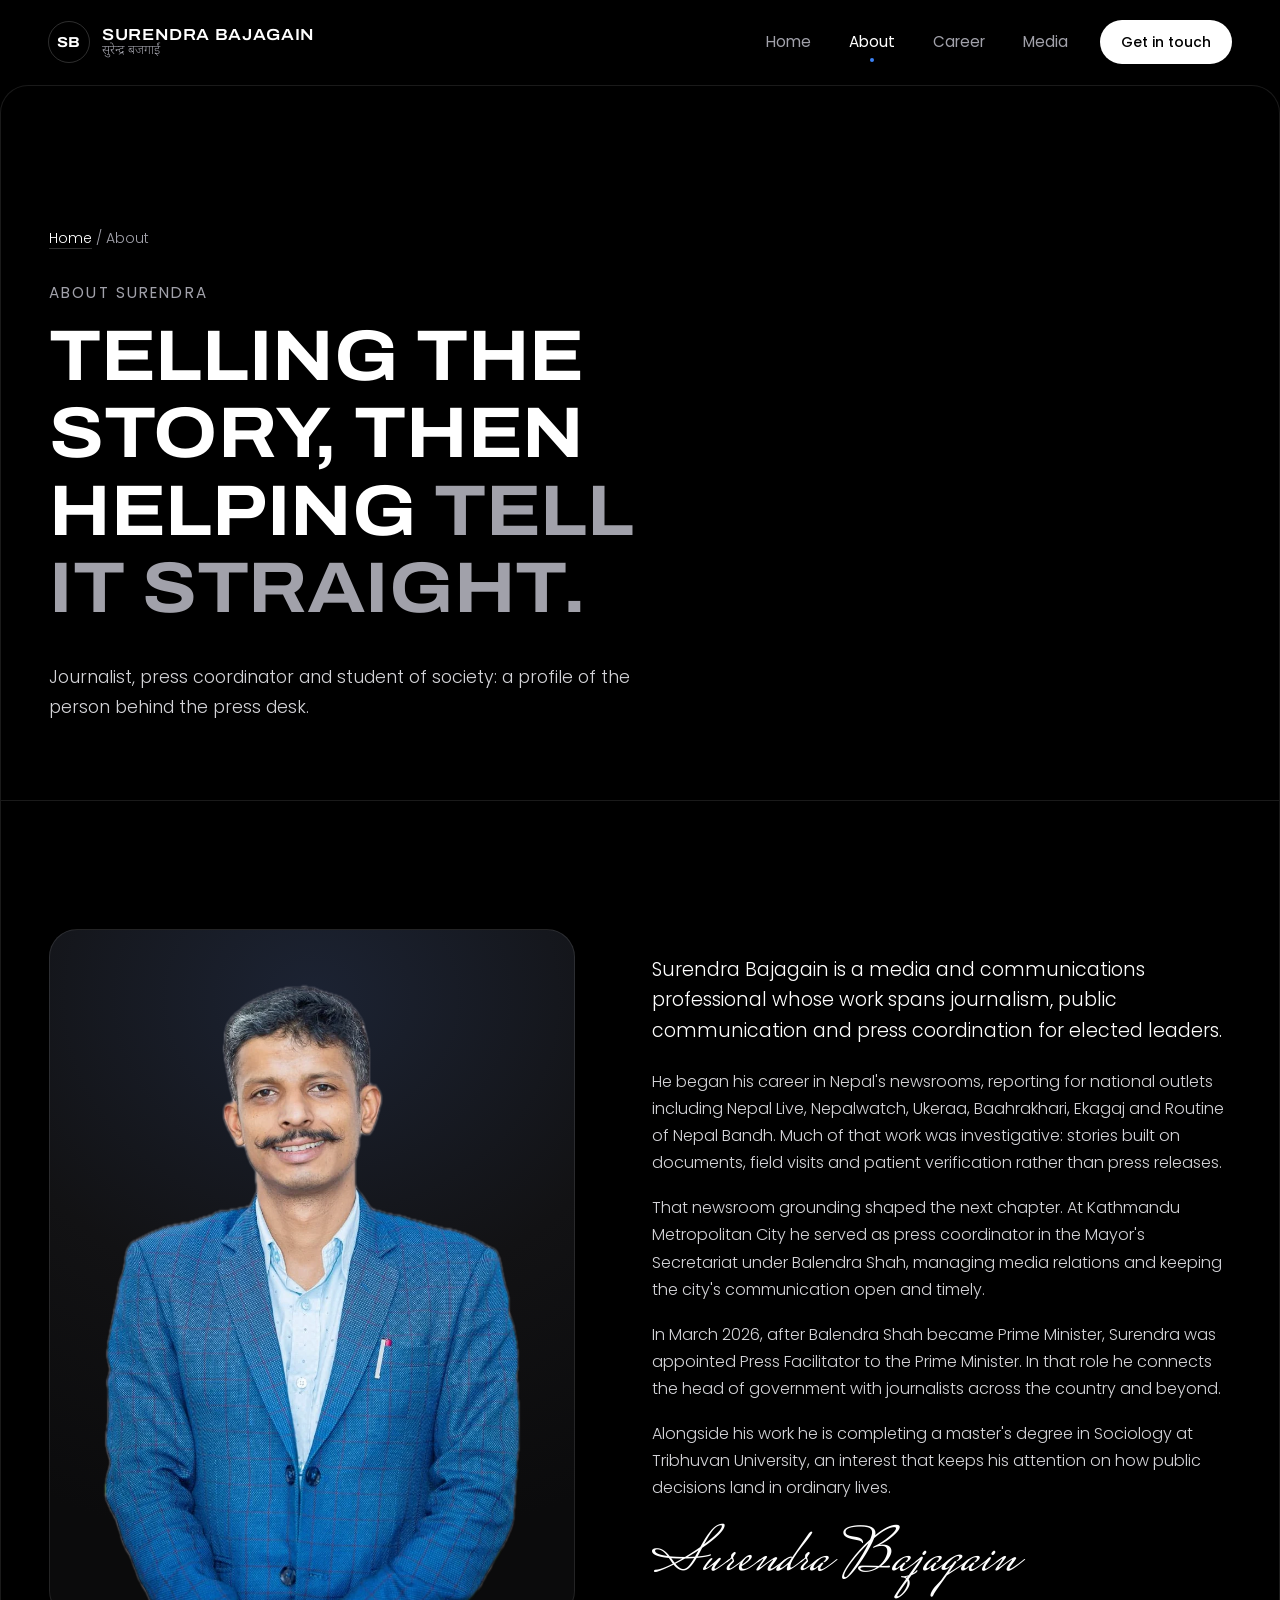
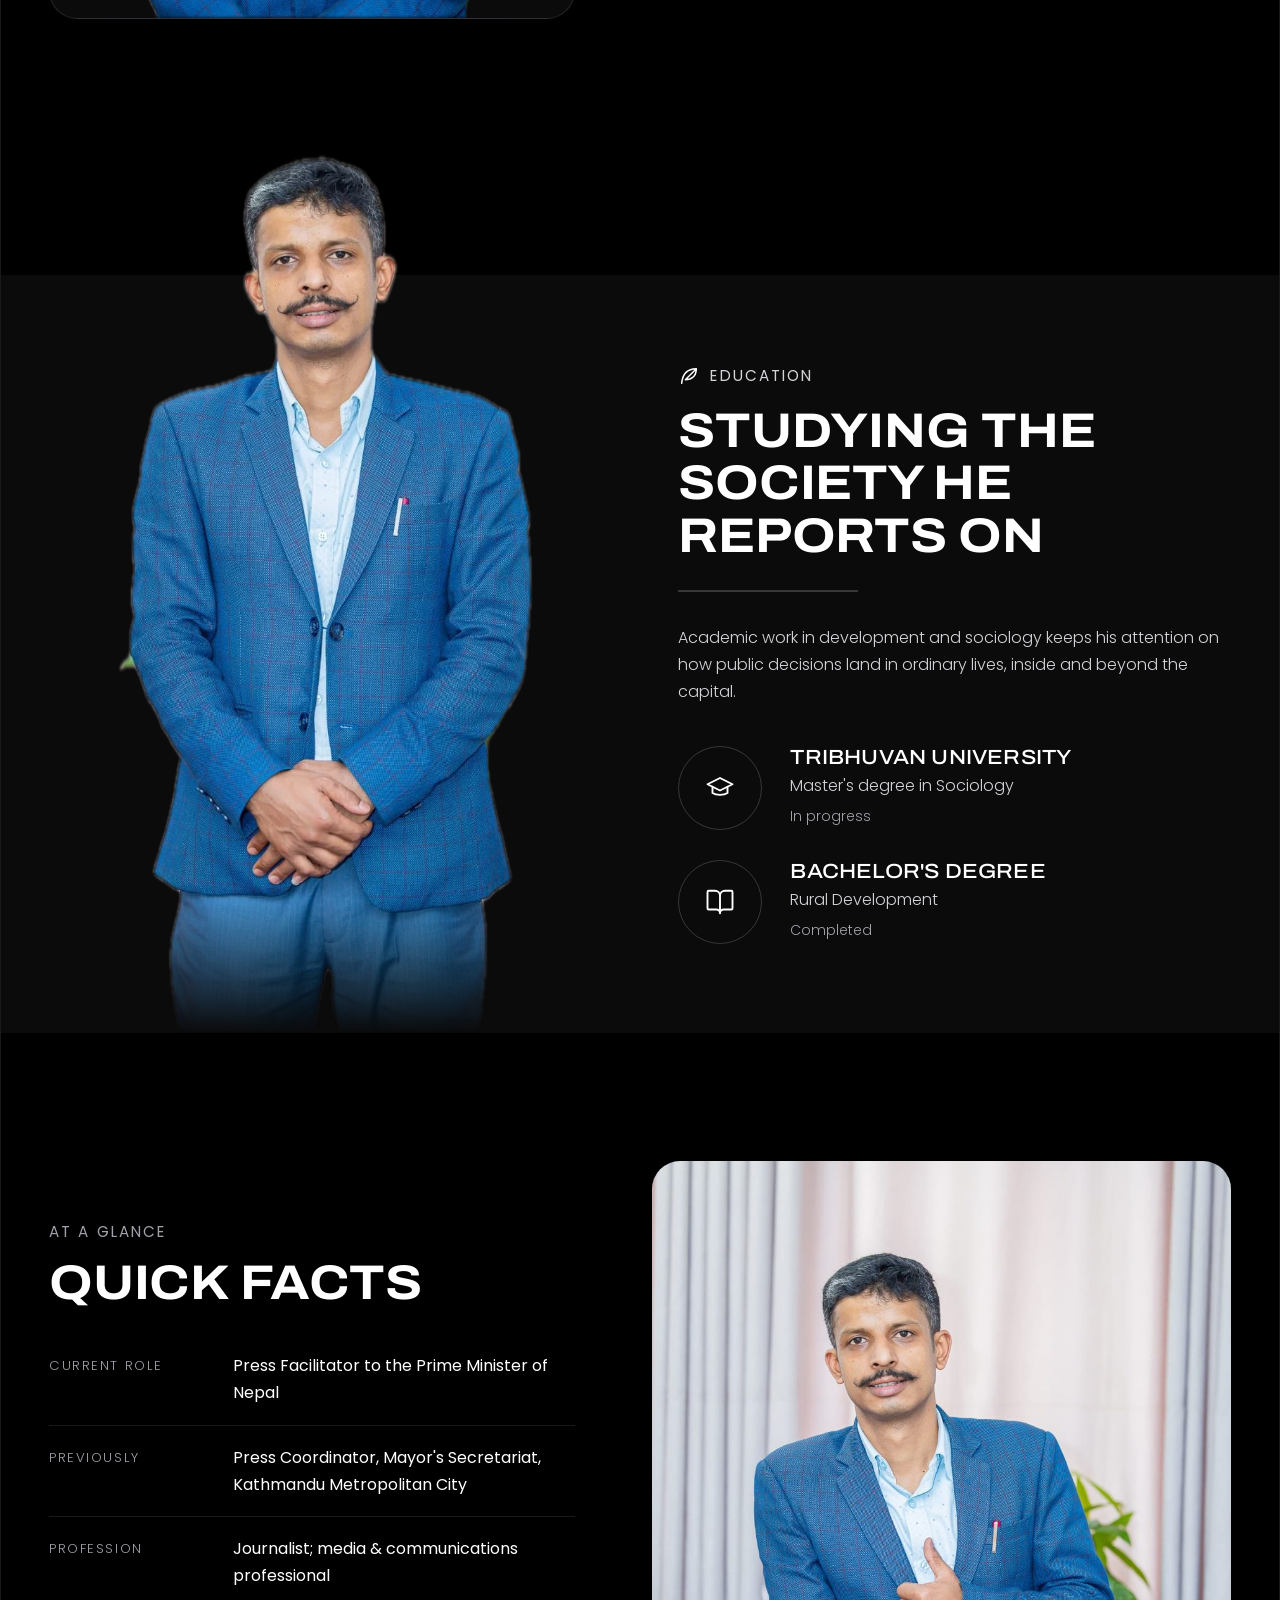
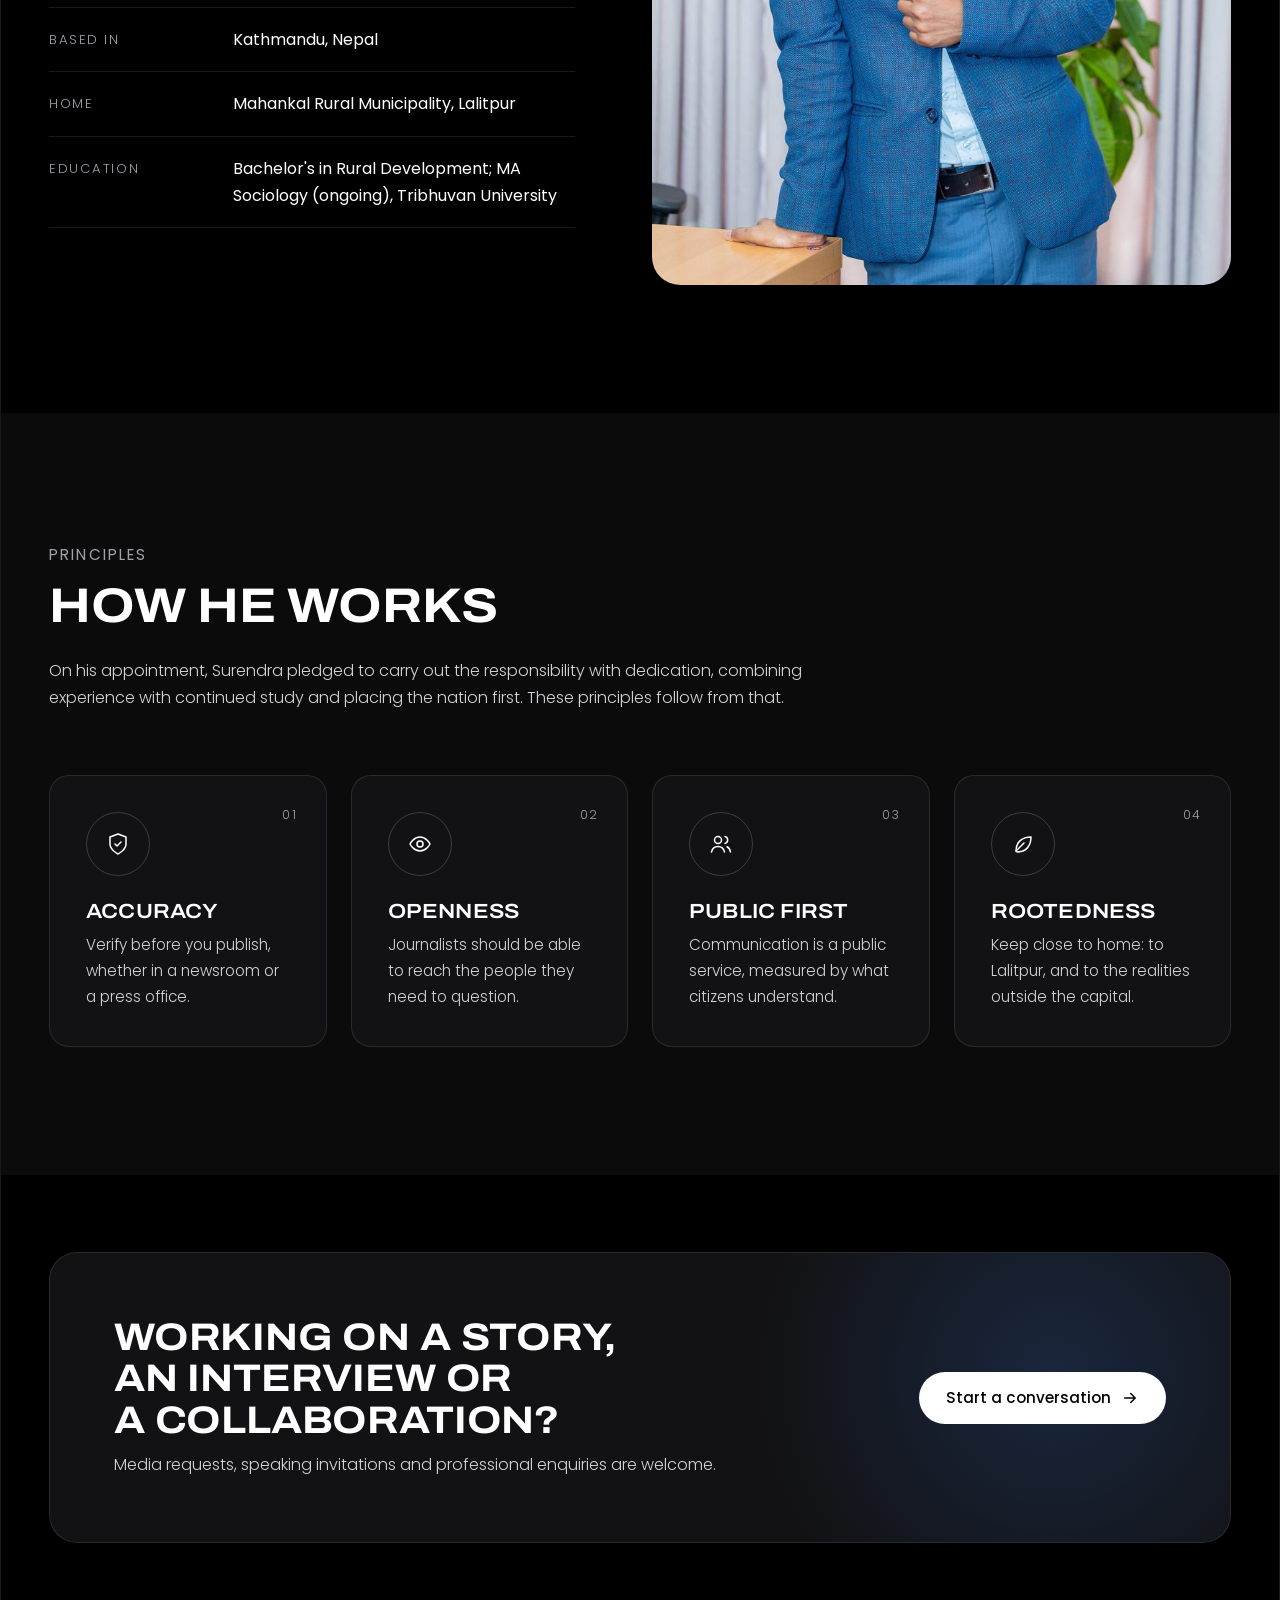
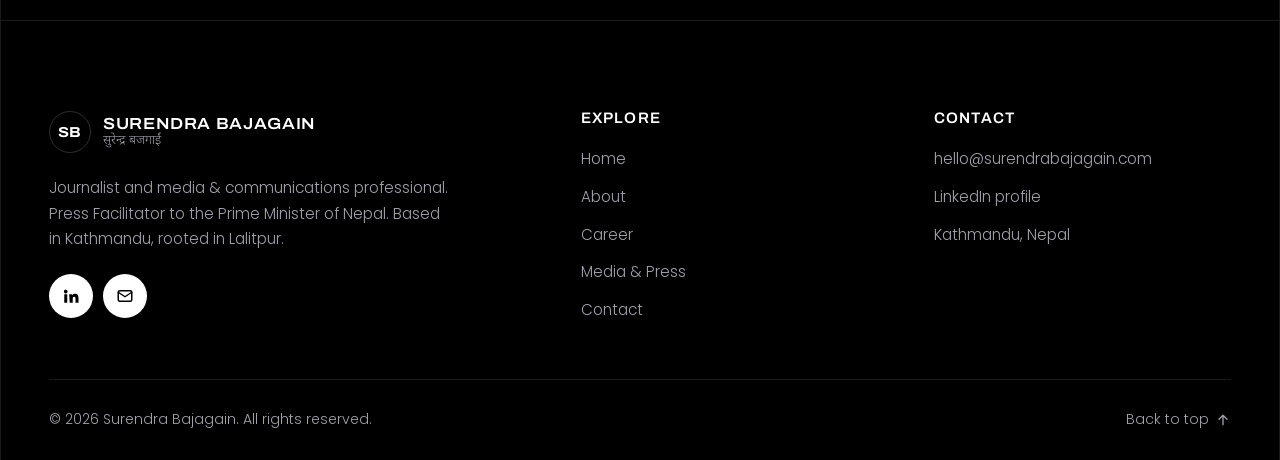
==== about/index.html @ 3c97db1a "design updated" ====
<!doctype html>
<html lang="en" class="no-js">
  <head>
    <meta charset="utf-8" />
    <meta name="viewport" content="width=device-width, initial-scale=1" />
    <title>About — Surendra Bajagain</title>
    <meta
      name="description"
      content="The story of Surendra Bajagain: newsroom reporter, press coordinator at Kathmandu Metropolitan City and Press Facilitator to the Prime Minister."
    />
    <meta name="author" content="Surendra Bajagain" />
    <meta name="theme-color" content="#000000" />
    <link rel="canonical" href="https://surendrabajagain.com/about/" />

    <meta property="og:type" content="website" />
    <meta property="og:title" content="About — Surendra Bajagain" />
    <meta
      property="og:description"
      content="The story of Surendra Bajagain: newsroom reporter, press coordinator at Kathmandu Metropolitan City and Press Facilitator to the Prime Minister."
    />
    <meta property="og:url" content="https://surendrabajagain.com/about/" />
    <meta
      property="og:image"
      content="https://surendrabajagain.com/assets/img/og-image.jpg"
    />
    <meta name="twitter:card" content="summary_large_image" />

    <link rel="icon" href="../assets/img/favicon.svg" type="image/svg+xml" />
    <link rel="apple-touch-icon" href="../assets/img/avatar.jpg" />
    <link rel="preconnect" href="https://fonts.googleapis.com" />
    <link rel="preconnect" href="https://fonts.gstatic.com" crossorigin />
    <link
      href="https://fonts.googleapis.com/css2?family=Archivo:wdth,wght@62..125,100..900&family=Poppins:wght@300;400;500;600&family=Mrs+Saint+Delafield&family=Noto+Sans+Devanagari:wght@400;500&display=swap"
      rel="stylesheet"
    />
    <link rel="stylesheet" href="../assets/css/style.css" />
  </head>
  <body>
    <a class="skip-link" href="#main">Skip to content</a>

    <header class="site-header">
      <div class="container">
        <a class="brand" href="../" aria-label="Surendra Bajagain — home">
          <span class="brand__mark">SB</span>
          <span class="brand__text">
            <span class="brand__name">Surendra Bajagain</span>
            <span class="brand__sub" lang="ne">सुरेन्द्र बजगाईं</span>
          </span>
        </a>
        <button
          class="nav-toggle"
          type="button"
          aria-controls="site-nav"
          aria-expanded="false"
          aria-label="Open menu"
        >
          <span></span>
        </button>
        <nav class="nav" id="site-nav" aria-label="Main">
          <a class="nav__link" href="../">Home</a
          ><a class="nav__link" href="../about/" aria-current="page">About</a
          ><a class="nav__link" href="../career/">Career</a
          ><a class="nav__link" href="../media/">Media</a>
          <a class="btn btn--primary btn--sm" href="../contact/"
            >Get in touch</a
          >
        </nav>
      </div>
    </header>

    <main id="main">
      <section class="page-hero">
        <div class="container">
          <nav class="breadcrumb" aria-label="Breadcrumb">
            <a href="../">Home</a> / About
          </nav>
          <p class="eyebrow reveal">About Surendra</p>
          <h1 class="reveal" data-delay="1">
            Telling the story, then helping
            <em class="accent">tell it straight.</em>
          </h1>
          <p class="reveal" data-delay="2">
            Journalist, press coordinator and student of society: a profile of
            the person behind the press desk.
          </p>
        </div>
      </section>

      <section class="section">
        <div class="container feature">
          <figure class="cutout-panel reveal">
            <img
              src="../assets/img/portrait-smile-cutout.webp"
              alt="Surendra Bajagain smiling, wearing a blue checked blazer"
              width="786"
              height="1169"
              loading="lazy"
            />
          </figure>
          <div>
            <p class="lead reveal">
              Surendra Bajagain is a media and communications professional whose
              work spans journalism, public communication and press coordination
              for elected leaders.
            </p>
            <div class="prose reveal" data-delay="1">
              <p>
                He began his career in Nepal's newsrooms, reporting for national
                outlets including Nepal Live, Nepalwatch, Ukeraa, Baahrakhari,
                Ekagaj and Routine of Nepal Bandh. Much of that work was
                investigative: stories built on documents, field visits and
                patient verification rather than press releases.
              </p>
              <p>
                That newsroom grounding shaped the next chapter. At Kathmandu
                Metropolitan City he served as press coordinator in the Mayor's
                Secretariat under Balendra Shah, managing media relations and
                keeping the city's communication open and timely.
              </p>
              <p>
                In March 2026, after Balendra Shah became Prime Minister,
                Surendra was appointed Press Facilitator to the Prime Minister.
                In that role he connects the head of government with journalists
                across the country and beyond.
              </p>
              <p>
                Alongside his work he is completing a master's degree in
                Sociology at Tribhuvan University, an interest that keeps his
                attention on how public decisions land in ordinary lives.
              </p>
            </div>
            <p class="signature reveal" data-delay="2" aria-hidden="true">
              Surendra Bajagain
            </p>
          </div>
        </div>
      </section>

      <section class="showcase" aria-labelledby="edu-title">
        <div class="container showcase__grid">
          <figure class="showcase__figure reveal">
            <img
              src="../assets/img/standing-cutout.webp"
              alt="Full-length portrait of Surendra Bajagain standing with hands clasped"
              width="613"
              height="1259"
              loading="lazy"
            />
          </figure>
          <div class="showcase__body">
            <p class="eyebrow reveal">
              <svg
                viewBox="0 0 24 24"
                fill="none"
                stroke="currentColor"
                stroke-width="1.6"
                stroke-linecap="round"
                stroke-linejoin="round"
                aria-hidden="true"
              >
                <path
                  d="M20 4C10 4 5 9 4 20M20 4c0 8-5 12-12 12M20 4L8 16"
                /></svg
              >Education
            </p>
            <h2 class="reveal" data-delay="1" id="edu-title">
              Studying the society he reports on
            </h2>
            <span class="rule reveal" aria-hidden="true"></span>
            <p class="reveal" data-delay="2">
              Academic work in development and sociology keeps his attention on
              how public decisions land in ordinary lives, inside and beyond the
              capital.
            </p>
            <ul class="icon-list">
              <li class="reveal">
                <span class="icon-circle" aria-hidden="true"
                  ><svg
                    viewBox="0 0 24 24"
                    fill="none"
                    stroke="currentColor"
                    stroke-width="1.5"
                    stroke-linecap="round"
                    stroke-linejoin="round"
                  >
                    <path d="M2 9l10-5 10 5-10 5-10-5z" />
                    <path d="M6 11v5c3 2 9 2 12 0v-5" /></svg
                ></span>
                <div>
                  <h3>Tribhuvan University</h3>
                  <p>Master's degree in Sociology</p>
                  <p class="meta">In progress</p>
                </div>
              </li>
              <li class="reveal" data-delay="1">
                <span class="icon-circle" aria-hidden="true"
                  ><svg
                    viewBox="0 0 24 24"
                    fill="none"
                    stroke="currentColor"
                    stroke-width="1.5"
                    stroke-linecap="round"
                    stroke-linejoin="round"
                  >
                    <path
                      d="M12 7v14M3 18a1 1 0 01-1-1V4a1 1 0 011-1h5a4 4 0 014 4 4 4 0 014-4h5a1 1 0 011 1v13a1 1 0 01-1 1h-6a3 3 0 00-3 3 3 3 0 00-3-3z"
                    /></svg
                ></span>
                <div>
                  <h3>Bachelor's degree</h3>
                  <p>Rural Development</p>
                  <p class="meta">Completed</p>
                </div>
              </li>
            </ul>
          </div>
        </div>
      </section>

      <section class="section">
        <div class="container feature feature--reverse">
          <figure class="feature__media reveal" style="margin: 0">
            <img
              src="../assets/img/standing-office.jpg"
              alt="Surendra Bajagain leaning on a desk in his office"
              width="933"
              height="1400"
              loading="lazy"
            />
          </figure>
          <div>
            <p class="eyebrow reveal">At a glance</p>
            <h2 class="reveal" data-delay="1">Quick facts</h2>
            <dl class="facts reveal" data-delay="2">
              <div>
                <dt>Current role</dt>
                <dd>Press Facilitator to the Prime Minister of Nepal</dd>
              </div>
              <div>
                <dt>Previously</dt>
                <dd>
                  Press Coordinator, Mayor's Secretariat, Kathmandu Metropolitan
                  City
                </dd>
              </div>
              <div>
                <dt>Profession</dt>
                <dd>Journalist; media &amp; communications professional</dd>
              </div>
              <div>
                <dt>Based in</dt>
                <dd>Kathmandu, Nepal</dd>
              </div>
              <div>
                <dt>Home</dt>
                <dd>Mahankal Rural Municipality, Lalitpur</dd>
              </div>
              <div>
                <dt>Education</dt>
                <dd>
                  Bachelor's in Rural Development; MA Sociology (ongoing),
                  Tribhuvan University
                </dd>
              </div>
            </dl>
          </div>
        </div>
      </section>

      <section class="section section--alt">
        <div class="container">
          <div class="section-head">
            <p class="eyebrow reveal">Principles</p>
            <h2 class="reveal" data-delay="1">How he works</h2>
            <p class="reveal" data-delay="2">
              On his appointment, Surendra pledged to carry out the
              responsibility with dedication, combining experience with
              continued study and placing the nation first. These principles
              follow from that.
            </p>
          </div>
          <div class="grid grid-4">
            <article class="card reveal">
              <span class="card__num">01</span>
              <div class="card__icon">
                <svg
                  viewBox="0 0 24 24"
                  fill="none"
                  stroke="currentColor"
                  stroke-width="2"
                  stroke-linecap="round"
                  stroke-linejoin="round"
                  aria-hidden="true"
                >
                  <path d="M12 22s8-4 8-10V5l-8-3-8 3v7c0 6 8 10 8 10z" />
                  <path d="M9 12l2 2 4-4" />
                </svg>
              </div>
              <h3>Accuracy</h3>
              <p>
                Verify before you publish, whether in a newsroom or a press
                office.
              </p>
            </article>
            <article class="card reveal" data-delay="1">
              <span class="card__num">02</span>
              <div class="card__icon">
                <svg
                  viewBox="0 0 24 24"
                  fill="none"
                  stroke="currentColor"
                  stroke-width="2"
                  stroke-linecap="round"
                  stroke-linejoin="round"
                  aria-hidden="true"
                >
                  <path d="M2 12s3.5-7 10-7 10 7 10 7-3.5 7-10 7S2 12 2 12z" />
                  <circle cx="12" cy="12" r="3" />
                </svg>
              </div>
              <h3>Openness</h3>
              <p>
                Journalists should be able to reach the people they need to
                question.
              </p>
            </article>
            <article class="card reveal" data-delay="2">
              <span class="card__num">03</span>
              <div class="card__icon">
                <svg
                  viewBox="0 0 24 24"
                  fill="none"
                  stroke="currentColor"
                  stroke-width="2"
                  stroke-linecap="round"
                  stroke-linejoin="round"
                  aria-hidden="true"
                >
                  <circle cx="9" cy="8" r="3.5" />
                  <path
                    d="M2.5 20c.8-3.6 3.4-5.5 6.5-5.5s5.7 1.9 6.5 5.5M16 4.6a3.5 3.5 0 010 6.8M18 14.7c1.8.7 3 2.5 3.5 5.3"
                  />
                </svg>
              </div>
              <h3>Public first</h3>
              <p>
                Communication is a public service, measured by what citizens
                understand.
              </p>
            </article>
            <article class="card reveal" data-delay="3">
              <span class="card__num">04</span>
              <div class="card__icon">
                <svg
                  viewBox="0 0 24 24"
                  fill="none"
                  stroke="currentColor"
                  stroke-width="2"
                  stroke-linecap="round"
                  stroke-linejoin="round"
                  aria-hidden="true"
                >
                  <path d="M5 19c0-9 6-14 15-14 0 9-5 15-14 15" />
                  <path d="M5 19l8-8" />
                </svg>
              </div>
              <h3>Rootedness</h3>
              <p>
                Keep close to home: to Lalitpur, and to the realities outside
                the capital.
              </p>
            </article>
          </div>
        </div>
      </section>

      <section class="section--tight">
        <div class="container">
          <div class="cta-band reveal">
            <div>
              <h2>Working on a story, an interview or a collaboration?</h2>
              <p>
                Media requests, speaking invitations and professional enquiries
                are welcome.
              </p>
            </div>
            <a class="btn btn--light" href="../contact/"
              >Start a conversation
              <svg
                viewBox="0 0 24 24"
                fill="none"
                stroke="currentColor"
                stroke-width="2"
                stroke-linecap="round"
                stroke-linejoin="round"
                aria-hidden="true"
              >
                <path d="M5 12h14M13 6l6 6-6 6" /></svg
            ></a>
          </div>
        </div>
      </section>
    </main>

    <footer class="site-footer">
      <div class="container">
        <div class="footer__grid">
          <div>
            <a class="brand" href="../">
              <span class="brand__mark">SB</span>
              <span class="brand__text">
                <span class="brand__name">Surendra Bajagain</span>
                <span class="brand__sub" lang="ne">सुरेन्द्र बजगाईं</span>
              </span>
            </a>
            <p class="footer__about">
              Journalist and media &amp; communications professional. Press
              Facilitator to the Prime Minister of Nepal. Based in Kathmandu,
              rooted in Lalitpur.
            </p>
            <div class="socials">
              <a
                href="https://www.linkedin.com/in/surendrabajagain/"
                target="_blank"
                rel="noopener"
                aria-label="LinkedIn"
                ><svg
                  viewBox="0 0 24 24"
                  fill="currentColor"
                  aria-hidden="true"
                >
                  <path
                    d="M4.98 3.5a2.5 2.5 0 11-.01 5 2.5 2.5 0 01.01-5zM3 9.5h4V21H3zM9.5 9.5h3.8v1.6h.1c.5-1 1.8-2 3.8-2 4 0 4.8 2.6 4.8 6V21h-4v-5.2c0-1.2 0-2.8-1.7-2.8s-2 1.3-2 2.7V21h-4z"
                  /></svg
              ></a>
              <a href="mailto:hello@surendrabajagain.com" aria-label="Email"
                ><svg
                  viewBox="0 0 24 24"
                  fill="none"
                  stroke="currentColor"
                  stroke-width="2"
                  stroke-linecap="round"
                  stroke-linejoin="round"
                  aria-hidden="true"
                >
                  <rect x="3" y="5" width="18" height="14" rx="2" />
                  <path d="M3 7l9 6 9-6" /></svg
              ></a>
            </div>
          </div>
          <div>
            <p class="footer__title">Explore</p>
            <ul class="footer__links">
              <li><a href="../">Home</a></li>
              <li><a href="../about/">About</a></li>
              <li><a href="../career/">Career</a></li>
              <li><a href="../media/">Media &amp; Press</a></li>
              <li><a href="../contact/">Contact</a></li>
            </ul>
          </div>
          <div>
            <p class="footer__title">Contact</p>
            <ul class="footer__links">
              <li>
                <a href="mailto:hello@surendrabajagain.com"
                  >hello@surendrabajagain.com</a
                >
              </li>
              <li>
                <a
                  href="https://www.linkedin.com/in/surendrabajagain/"
                  target="_blank"
                  rel="noopener"
                  >LinkedIn profile</a
                >
              </li>
              <li>Kathmandu, Nepal</li>
            </ul>
          </div>
        </div>
        <div class="footer__bottom">
          <span
            >&copy; <span data-year>2026</span> Surendra Bajagain. All rights
            reserved.</span
          >
          <a class="to-top" href="#main"
            >Back to top
            <svg
              viewBox="0 0 24 24"
              width="16"
              height="16"
              fill="none"
              stroke="currentColor"
              stroke-width="2"
              stroke-linecap="round"
              stroke-linejoin="round"
              aria-hidden="true"
            >
              <path d="M12 19V5M6 11l6-6 6 6" /></svg
          ></a>
        </div>
      </div>
    </footer>

    <script src="../assets/js/main.js" defer></script>
  </body>
</html>
---- assets/css/style.css ----
/* ==========================================================================
   Surendra Bajagain — site styles
   Dark editorial theme: black canvas, framed page, wide uppercase headings,
   cut-out portraits, circle-icon lists and a bento gallery.

   1. Tokens          2. Base & type     3. Layout & frame   4. Header & nav
   5. Buttons         6. Hero            7. Home components  8. Cards & sections
   9. Timeline       10. Gallery & lightbox  11. Press & downloads
  12. Forms          13. Footer         14. Motion          15. Responsive
   ========================================================================== */

/* 1. Tokens ---------------------------------------------------------------- */
:root {
  --bg: #000;
  --band: #0b0b0c; /* alternate full-width band */
  --card: #121214; /* raised panels */
  --card-2: #18181b;
  --line: rgba(255, 255, 255, 0.1);
  --line-2: rgba(255, 255, 255, 0.18);
  --text: #fff;
  --text-2: #d4d4d8; /* body copy  (15.4:1 on #000) */
  --muted: #a1a1aa; /* secondary  ( 8.3:1 on #000) */
  --dim: #71717a; /* tertiary, large text only */
  --accent: #3b82f6; /* blazer blue, used sparingly */
  --accent-soft: rgba(59, 130, 246, 0.16);
  --danger: #f87171;

  --font-display: "Archivo", "Arial Narrow", system-ui, sans-serif;
  --font-body: "Poppins", system-ui, -apple-system, "Segoe UI", sans-serif;
  --font-sign: "Mrs Saint Delafield", "Brush Script MT", cursive;
  --font-deva: "Noto Sans Devanagari", "Poppins", sans-serif;

  --radius: 28px;
  --radius-md: 20px;
  --radius-sm: 12px;
  --frame: 1680px;
  --container: 1200px;
  --gutter: clamp(16px, 4vw, 48px);
  --ease: cubic-bezier(0.2, 0.7, 0.2, 1);
}

/* 2. Base & type ----------------------------------------------------------- */
*,
*::before,
*::after {
  box-sizing: border-box;
}
html {
  -webkit-text-size-adjust: 100%;
  scroll-behavior: smooth;
}
body {
  margin: 0;
  background: var(--bg);
  color: var(--text-2);
  font: 300 1rem/1.7 var(--font-body);
  -webkit-font-smoothing: antialiased;
  -moz-osx-font-smoothing: grayscale;
  overflow-x: hidden;
}
img {
  max-width: 100%;
  height: auto;
  display: block;
}
a {
  color: inherit;
  text-decoration: none;
}
button {
  font: inherit;
  cursor: pointer;
}
:focus-visible {
  outline: 2px solid var(--accent);
  outline-offset: 3px;
  border-radius: 4px;
}
::selection {
  background: var(--accent);
  color: #fff;
}

h1,
h2,
h3,
h4 {
  font-family: var(--font-display);
  font-stretch: 112%;
  font-weight: 700;
  color: var(--text);
  text-transform: uppercase;
  letter-spacing: -0.005em;
  line-height: 1.08;
  margin: 0 0 0.5em;
  text-wrap: balance;
}
h1 {
  font-size: clamp(2.4rem, 5.6vw, 4.6rem);
}
h2 {
  font-size: clamp(1.9rem, 3.8vw, 3.25rem);
}
h3 {
  font-size: clamp(1.1rem, 1.6vw, 1.4rem);
  font-weight: 600;
  letter-spacing: 0.01em;
}
p {
  margin: 0 0 1.1em;
}
p:last-child {
  margin-bottom: 0;
}
strong {
  font-weight: 500;
  color: var(--text);
}
.accent {
  font-style: normal;
  color: var(--muted);
}
.deva,
[lang="ne"] {
  font-family: var(--font-deva);
  text-transform: none;
  letter-spacing: 0;
}
.lead {
  font-size: clamp(1.1rem, 1.5vw, 1.3rem);
  line-height: 1.6;
  color: var(--text);
  font-weight: 300;
}
.prose p {
  color: var(--text-2);
}

.eyebrow {
  display: inline-flex;
  align-items: center;
  gap: 10px;
  margin: 0 0 18px;
  font: 400 0.95rem/1 var(--font-body);
  letter-spacing: 0.14em;
  text-transform: uppercase;
  color: var(--muted);
}
.eyebrow svg {
  width: 22px;
  height: 22px;
  color: var(--text);
}
.rule {
  display: block;
  width: 180px;
  height: 2px;
  background: var(--line-2);
  border: 0;
  margin: 28px 0 32px;
}
.rule--center {
  margin-inline: auto;
  background: #fff;
  width: 180px;
}

.skip-link {
  position: absolute;
  left: 16px;
  top: -60px;
  z-index: 100;
  background: #fff;
  color: #000;
  padding: 10px 16px;
  border-radius: 8px;
  font-weight: 500;
}
.skip-link:focus {
  top: 16px;
}
.dot {
  width: 8px;
  height: 8px;
  border-radius: 50%;
  background: var(--accent);
  box-shadow: 0 0 0 4px var(--accent-soft);
  display: inline-block;
  flex: none;
}

/* 3. Layout & frame -------------------------------------------------------- */
.container {
  width: 100%;
  max-width: calc(var(--container) + var(--gutter) * 2);
  margin-inline: auto;
  padding-inline: var(--gutter);
}

/* The page sits inside a thin rounded frame, as in the reference design */
main {
  max-width: var(--frame);
  margin: 0 auto;
  position: relative;
  border: 1px solid var(--line);
  border-bottom: 0;
  border-radius: var(--radius) var(--radius) 0 0;
  overflow: clip;
}
.section {
  padding-block: clamp(72px, 10vw, 140px);
}
.section--tight {
  padding-block: clamp(48px, 6vw, 80px);
}
.section--alt,
.section--dark {
  background: var(--band);
}
.section-head {
  max-width: 760px;
  margin-bottom: clamp(40px, 5vw, 64px);
}
.section-head p:not(.eyebrow) {
  color: var(--text-2);
}
.section-head--center {
  text-align: center;
  margin-inline: auto;
}
.section-head--split {
  max-width: none;
  display: flex;
  justify-content: space-between;
  align-items: end;
  gap: 32px;
  flex-wrap: wrap;
}
.grid {
  display: grid;
  gap: 24px;
}
.grid-2 {
  grid-template-columns: repeat(2, 1fr);
}
.grid-3 {
  grid-template-columns: repeat(3, 1fr);
}
.grid-4 {
  grid-template-columns: repeat(4, 1fr);
}

.page-hero {
  padding: clamp(80px, 11vw, 150px) 0 clamp(48px, 6vw, 80px);
  border-bottom: 1px solid var(--line);
}
.page-hero h1 {
  max-width: 15ch;
}
.page-hero p:not(.eyebrow) {
  max-width: 620px;
  font-size: 1.1rem;
  color: var(--text-2);
}
.breadcrumb {
  font-size: 0.875rem;
  color: var(--muted);
  margin-bottom: 28px;
}
.breadcrumb a {
  color: var(--text);
  border-bottom: 1px solid var(--line-2);
}
.breadcrumb a:hover {
  border-color: #fff;
}

/* 4. Header & nav ---------------------------------------------------------- */
.site-header {
  position: sticky;
  top: 0;
  z-index: 50;
  background: rgba(0, 0, 0, 0.72);
  backdrop-filter: blur(14px);
  -webkit-backdrop-filter: blur(14px);
  transition: border-color 0.3s;
  border-bottom: 1px solid transparent;
}
.site-header.is-scrolled {
  border-bottom-color: var(--line);
}
.site-header .container {
  max-width: calc(var(--frame) + var(--gutter) * 2);
  display: flex;
  align-items: center;
  justify-content: space-between;
  gap: 24px;
  min-height: 84px;
}
.brand {
  display: inline-flex;
  align-items: center;
  gap: 12px;
}
.brand__mark {
  width: 42px;
  height: 42px;
  border-radius: 50%;
  border: 1px solid var(--line-2);
  display: grid;
  place-items: center;
  font: 700 0.9rem/1 var(--font-display);
  font-stretch: 112%;
  color: #fff;
  letter-spacing: 0.04em;
}
.brand__text {
  display: flex;
  flex-direction: column;
  line-height: 1.2;
}
.brand__name {
  font: 600 1rem/1.2 var(--font-display);
  font-stretch: 112%;
  color: #fff;
  text-transform: uppercase;
  letter-spacing: 0.04em;
}
.brand__sub {
  font-size: 0.8rem;
  color: var(--muted);
}

.nav {
  display: flex;
  align-items: center;
  gap: 6px;
}
.nav__link {
  position: relative;
  padding: 10px 16px;
  font-size: 0.95rem;
  font-weight: 400;
  color: var(--muted);
  border-radius: 999px;
  transition:
    color 0.2s,
    background-color 0.2s;
}
.nav__link:hover {
  color: #fff;
  background: rgba(255, 255, 255, 0.06);
}
.nav__link[aria-current="page"] {
  color: #fff;
}
.nav__link[aria-current="page"]::after {
  content: "";
  position: absolute;
  left: 50%;
  bottom: 3px;
  width: 4px;
  height: 4px;
  border-radius: 50%;
  background: var(--accent);
  transform: translateX(-50%);
}
.nav .btn {
  margin-left: 10px;
}

.nav-toggle {
  display: none;
  width: 44px;
  height: 44px;
  border-radius: 50%;
  border: 1px solid var(--line-2);
  background: transparent;
  position: relative;
}
.nav-toggle span,
.nav-toggle span::before,
.nav-toggle span::after {
  position: absolute;
  left: 50%;
  width: 18px;
  height: 1.5px;
  background: #fff;
  transition:
    transform 0.3s var(--ease),
    opacity 0.2s;
  content: "";
}
.nav-toggle span {
  top: 50%;
  transform: translate(-50%, -50%);
}
.nav-toggle span::before {
  transform: translate(-50%, -6px);
}
.nav-toggle span::after {
  transform: translate(-50%, 6px);
}
.nav-open .nav-toggle span {
  background: transparent;
}
.nav-open .nav-toggle span::before {
  transform: translate(-50%, 0) rotate(45deg);
}
.nav-open .nav-toggle span::after {
  transform: translate(-50%, 0) rotate(-45deg);
}

/* 5. Buttons & links ------------------------------------------------------- */
.btn {
  display: inline-flex;
  align-items: center;
  justify-content: center;
  gap: 10px;
  min-height: 52px;
  padding: 14px 26px;
  border-radius: 999px;
  border: 1px solid transparent;
  font: 500 0.95rem/1 var(--font-body);
  white-space: nowrap;
  transition:
    background-color 0.25s,
    color 0.25s,
    border-color 0.25s,
    transform 0.25s var(--ease);
}
.btn svg {
  width: 18px;
  height: 18px;
  transition: transform 0.25s var(--ease);
}
.btn:hover svg {
  transform: translateX(3px);
}
.btn--primary,
.btn--light {
  background: #fff;
  color: #000;
}
.btn--primary:hover,
.btn--light:hover {
  background: #e4e4e7;
}
.btn--ghost {
  border-color: var(--line-2);
  color: #fff;
  background: transparent;
}
.btn--ghost:hover {
  border-color: #fff;
  background: rgba(255, 255, 255, 0.06);
}
.btn--sm {
  min-height: 44px;
  padding: 10px 20px;
  font-size: 0.875rem;
}
.link-arrow {
  display: inline-flex;
  align-items: center;
  gap: 8px;
  color: #fff;
  font-weight: 400;
  border-bottom: 1px solid var(--line-2);
  padding-bottom: 4px;
  transition: border-color 0.2s;
}
.link-arrow svg {
  width: 18px;
  height: 18px;
  transition: transform 0.25s var(--ease);
}
.link-arrow:hover {
  border-color: #fff;
}
.link-arrow:hover svg {
  transform: translateX(3px);
}

/* 6. Hero (home) ----------------------------------------------------------- */
.hero {
  position: relative;
  padding-top: clamp(40px, 6vw, 72px);
}
.hero__grid {
  display: grid;
  grid-template-columns: minmax(0, 1fr) minmax(0, 1.15fr);
  align-items: end;
  gap: 24px;
  min-height: min(900px, calc(100vh - 100px));
}
.hero__content {
  padding-bottom: clamp(56px, 8vw, 120px);
  position: relative;
  z-index: 2;
}
.hero__hello {
  display: flex;
  align-items: center;
  gap: 14px;
  font-size: clamp(1.15rem, 1.8vw, 1.6rem);
  font-weight: 400;
  color: #fff;
  margin-bottom: 14px;
}
.hero__hello::before {
  content: "";
  width: 36px;
  height: 1.5px;
  background: var(--accent);
}
.hero__title {
  font-size: clamp(3.1rem, 7.4vw, 7rem);
  line-height: 0.92;
  letter-spacing: -0.02em;
  font-stretch: 108%;
  margin-bottom: 30px;
}
.hero__title span {
  display: block;
}
.hero__title .outline {
  color: transparent;
  -webkit-text-stroke: 1.5px rgba(255, 255, 255, 0.85);
}
@supports not (-webkit-text-stroke: 1px #fff) {
  .hero__title .outline {
    color: var(--muted);
  }
}
.hero__lede {
  max-width: 540px;
  color: var(--text-2);
  font-size: 1.02rem;
}
.hero__deva {
  font-size: 1.05rem;
  color: var(--muted);
  margin: -12px 0 22px;
}
.signature {
  font-family: var(--font-sign);
  font-size: clamp(3rem, 5vw, 4.6rem);
  line-height: 1;
  color: #fff;
  margin: 28px 0 0;
  font-weight: 400;
  transform: rotate(-4deg);
  transform-origin: left;
  display: inline-block;
}
.hero__actions {
  display: flex;
  gap: 12px;
  flex-wrap: wrap;
  margin-top: 36px;
}

.hero__figure {
  position: relative;
  margin: 0;
  align-self: end;
  height: 100%;
  display: flex;
  align-items: end;
  justify-content: center;
}
.hero__figure::before {
  /* soft blue glow behind the cut-out */
  content: "";
  position: absolute;
  left: 50%;
  bottom: 22%;
  width: 95%;
  aspect-ratio: 1;
  transform: translateX(-50%);
  background: radial-gradient(
    closest-side,
    rgba(59, 130, 246, 0.2),
    rgba(59, 130, 246, 0) 72%
  );
  pointer-events: none;
}
.hero__figure img {
  position: relative;
  width: 100%;
  max-width: 780px;
  height: auto;
  flex: none;
  object-fit: contain;
  margin-top: -24px;
  -webkit-mask-image: linear-gradient(to bottom, #000 72%, transparent 99%);
  mask-image: linear-gradient(to bottom, #000 72%, transparent 99%);
}
.hero__social {
  position: absolute;
  right: 0;
  top: 50%;
  transform: translateY(-50%);
  display: flex;
  flex-direction: column;
  gap: 14px;
  z-index: 3;
}
.hero__social a {
  width: 44px;
  height: 44px;
  border-radius: 50%;
  display: grid;
  place-items: center;
  background: #fff;
  color: #000;
  transition:
    transform 0.25s var(--ease),
    background-color 0.25s;
}
.hero__social a:hover {
  transform: scale(1.08);
  background: #e4e4e7;
}
.hero__social svg {
  width: 18px;
  height: 18px;
}

/* Wordmark strip (outlets), like the logo row in the reference */
.wordmarks {
  border-top: 1px solid var(--line);
  padding-block: 34px;
  position: relative;
  z-index: 2;
  background: var(--bg);
}
.wordmarks__label {
  text-align: center;
  font-size: 0.78rem;
  letter-spacing: 0.18em;
  text-transform: uppercase;
  color: var(--dim);
  margin-bottom: 20px;
}
.wordmarks ul {
  list-style: none;
  margin: 0;
  padding: 0;
  display: flex;
  flex-wrap: wrap;
  justify-content: space-between;
  gap: 18px 40px;
}
.wordmarks li {
  display: inline-flex;
  align-items: center;
  gap: 10px;
  font: 600 1.15rem/1 var(--font-display);
  font-stretch: 100%;
  color: #8b8b93;
  letter-spacing: 0.01em;
  transition: color 0.25s;
}
.wordmarks li:hover {
  color: #fff;
}
.wordmarks li svg {
  width: 24px;
  height: 24px;
  opacity: 0.9;
}

/* 7. Home components ------------------------------------------------------- */
/* Intro: statement left, role panel right */
.intro {
  display: grid;
  grid-template-columns: 1fr 1fr;
  gap: clamp(32px, 6vw, 96px);
  align-items: start;
}
.intro h2 {
  margin-bottom: 0;
}
.panel {
  background: var(--card);
  border: 1px solid var(--line);
  border-radius: var(--radius);
  padding: clamp(28px, 4vw, 48px);
}
.panel h3 {
  margin-bottom: 8px;
}
.panel__meta {
  color: var(--muted);
  font-size: 0.92rem;
  margin-bottom: 22px;
  padding-bottom: 22px;
  border-bottom: 1px solid var(--line);
}
.tag-pill {
  display: inline-flex;
  align-items: center;
  gap: 10px;
  font-size: 0.8rem;
  letter-spacing: 0.08em;
  text-transform: uppercase;
  color: #fff;
  border: 1px solid var(--line-2);
  border-radius: 999px;
  padding: 8px 14px;
  margin-bottom: 22px;
}

/* Showcase band: cut-out portrait that rises above the band + icon list */
.showcase {
  background: var(--band);
  margin-top: clamp(80px, 10vw, 140px);
}
.showcase__grid {
  display: grid;
  grid-template-columns: 1fr 1fr;
  gap: clamp(32px, 6vw, 96px);
  align-items: end;
}
.showcase__grid {
  align-items: stretch;
}
.showcase__figure {
  margin: clamp(-150px, -10vw, -80px) 0 0;
  position: relative;
  min-height: 520px;
}
.showcase__figure img {
  position: absolute;
  inset: 0;
  width: 100%;
  height: 100%;
  object-fit: contain;
  object-position: 50% 100%;
  -webkit-mask-image: linear-gradient(to bottom, #000 85%, transparent);
  mask-image: linear-gradient(to bottom, #000 85%, transparent);
}
.showcase__body {
  padding-block: clamp(56px, 7vw, 100px);
}
.showcase__body > p {
  color: var(--text-2);
  max-width: 600px;
}

.icon-list {
  list-style: none;
  margin: 40px 0 0;
  padding: 0;
  display: grid;
  gap: 30px;
}
.icon-list li {
  display: grid;
  grid-template-columns: 84px 1fr;
  gap: 28px;
  align-items: center;
}
.icon-circle {
  width: 84px;
  height: 84px;
  border-radius: 50%;
  border: 1px solid var(--line-2);
  display: grid;
  place-items: center;
  color: #fff;
  flex: none;
  transition:
    border-color 0.3s,
    background-color 0.3s;
}
.icon-circle svg {
  width: 30px;
  height: 30px;
}
.icon-list li:hover .icon-circle {
  border-color: #fff;
  background: rgba(255, 255, 255, 0.04);
}
.icon-list h3 {
  margin: 0 0 4px;
  font-size: clamp(1.1rem, 1.6vw, 1.5rem);
  font-weight: 500;
}
.icon-list p {
  margin: 0;
  color: var(--text-2);
}
.icon-list .meta {
  font-size: 0.88rem;
  color: var(--muted);
  margin-top: 6px;
}

/* Zig-zag (mission / vision) */
.zigzag {
  display: grid;
  grid-template-columns: 1fr 1fr;
}
.zigzag__text {
  padding: clamp(32px, 5vw, 80px);
  align-self: center;
}
.zigzag__text h3 {
  font-size: clamp(2rem, 3.6vw, 3rem);
  font-weight: 700;
  margin-bottom: 18px;
}
.zigzag__text p {
  color: var(--text-2);
}
.zigzag__media {
  margin: 0;
  border-radius: var(--radius);
  overflow: hidden;
  aspect-ratio: 3 / 2;
  background: var(--card);
}
.zigzag__media img {
  width: 100%;
  height: 100%;
  object-fit: cover;
  transition: transform 0.9s var(--ease);
}
.zigzag__media:hover img {
  transform: scale(1.03);
}
.zigzag__text:first-child {
  padding-left: 0;
}
.zigzag__text:last-child {
  padding-right: 0;
}

/* Split head (heading left, paragraph right) + list & media */
.split-head {
  display: grid;
  grid-template-columns: 1fr 1fr;
  gap: clamp(24px, 6vw, 96px);
  align-items: start;
  margin-bottom: clamp(48px, 6vw, 80px);
}
.split-head h2 {
  margin: 0;
}
.split-head .rule {
  margin-bottom: 0;
}
.split-head p {
  color: var(--text-2);
  margin: 0;
  padding-top: 10px;
}
.programs {
  display: grid;
  grid-template-columns: 0.85fr 1.15fr;
  gap: clamp(32px, 5vw, 72px);
  align-items: center;
}
.programs__title {
  font-size: 1.5rem;
  font-weight: 300;
  color: #fff;
  margin-bottom: 8px;
  text-transform: none;
  font-family: var(--font-body);
  letter-spacing: 0;
}
.programs .icon-list {
  margin-top: 28px;
}
.programs__media {
  margin: 0;
  border-radius: var(--radius);
  overflow: hidden;
  aspect-ratio: 16 / 10;
}
.programs__media img {
  width: 100%;
  height: 100%;
  object-fit: cover;
}

/* Bento gallery */
.bento {
  display: grid;
  grid-template-columns: repeat(3, 1fr);
  grid-auto-rows: minmax(150px, auto);
  gap: 24px;
}
.bento > * {
  border-radius: var(--radius);
  overflow: hidden;
  margin: 0;
  position: relative;
  background: var(--card);
}
.bento img {
  width: 100%;
  height: 100%;
  object-fit: cover;
  transition: transform 0.9s var(--ease);
}
.bento figure:hover img {
  transform: scale(1.04);
}
.bento figcaption {
  position: absolute;
  left: 16px;
  bottom: 16px;
  font-size: 0.8rem;
  color: #fff;
  background: rgba(0, 0, 0, 0.55);
  backdrop-filter: blur(6px);
  -webkit-backdrop-filter: blur(6px);
  padding: 6px 12px;
  border-radius: 999px;
}
.b-wide {
  grid-column: span 2;
  grid-row: span 2;
  min-height: 400px;
}
.b-card {
  grid-row: span 2;
  display: flex;
  flex-direction: column;
  justify-content: space-between;
  gap: 32px;
  padding: clamp(28px, 3.5vw, 48px);
  border: 1px solid var(--line);
}
.b-card > svg {
  width: 72px;
  height: 72px;
  color: #fff;
}
.b-mark {
  font: 700 7rem/0.6 var(--font-display);
  color: #fff;
  height: 0.45em;
}
.b-card h3 {
  margin-bottom: 8px;
}
.b-card p {
  margin: 0;
  color: var(--text-2);
}
.b-card blockquote {
  margin: 0 0 14px;
  font: 600 clamp(1.5rem, 2.4vw, 2.1rem)/1.2 var(--font-display);
  font-stretch: 108%;
  color: #fff;
  text-transform: uppercase;
}
.b-num {
  font: 700 clamp(3.4rem, 6vw, 5.4rem)/1 var(--font-display);
  font-stretch: 108%;
  color: #fff;
}
.b-sm {
  grid-row: span 2;
  min-height: 270px;
}
.b-md {
  grid-row: span 3;
  min-height: 400px;
}
.b-tall {
  grid-row: span 5;
  min-height: 640px;
}
.b-pos-top img {
  object-position: 50% 15%;
}

/* CTA band */
.cta-band {
  display: flex;
  align-items: center;
  justify-content: space-between;
  gap: 32px;
  flex-wrap: wrap;
  padding: clamp(36px, 5vw, 64px);
  border-radius: var(--radius);
  background: var(--card);
  border: 1px solid var(--line);
  position: relative;
  overflow: hidden;
}
.cta-band::before {
  content: "";
  position: absolute;
  right: -10%;
  top: -60%;
  width: 50%;
  aspect-ratio: 1;
  background: radial-gradient(
    closest-side,
    rgba(59, 130, 246, 0.18),
    transparent
  );
  pointer-events: none;
}
.cta-band h2 {
  font-size: clamp(1.6rem, 3vw, 2.4rem);
  max-width: 22ch;
  margin-bottom: 10px;
}
.cta-band p {
  margin: 0;
  color: var(--text-2);
}
.cta-band > * {
  position: relative;
}

/* Cut-out panel for inner pages */
.cutout-panel {
  margin: 0;
  border-radius: var(--radius);
  background: radial-gradient(
    120% 80% at 50% 10%,
    #1c2333 0%,
    var(--card) 55%,
    var(--band) 100%
  );
  border: 1px solid var(--line);
  display: flex;
  align-items: end;
  justify-content: center;
  padding-top: 48px;
  overflow: hidden;
}
.cutout-panel img {
  max-height: 640px;
  width: auto;
}

/* 8. Cards & content blocks ----------------------------------------------- */
.card {
  background: var(--card);
  border: 1px solid var(--line);
  border-radius: var(--radius-md);
  padding: clamp(26px, 3vw, 36px);
  transition:
    border-color 0.3s,
    transform 0.4s var(--ease);
  position: relative;
}
.card:hover {
  border-color: var(--line-2);
  transform: translateY(-3px);
}
.card__icon {
  width: 64px;
  height: 64px;
  border-radius: 50%;
  border: 1px solid var(--line-2);
  display: grid;
  place-items: center;
  color: #fff;
  margin-bottom: 24px;
}
.card__icon svg {
  width: 24px;
  height: 24px;
  stroke-width: 1.5;
}
.card__num {
  display: inline-block;
  font-size: 0.78rem;
  letter-spacing: 0.14em;
  text-transform: uppercase;
  color: var(--muted);
  margin-bottom: 12px;
}
.grid-4 .card__num {
  position: absolute;
  top: 28px;
  right: 28px;
  margin: 0;
}
.card h3 {
  margin-bottom: 10px;
}
.card p {
  margin: 0;
  font-size: 0.95rem;
}

.feature {
  display: grid;
  grid-template-columns: 1fr 1.1fr;
  gap: clamp(32px, 6vw, 96px);
  align-items: center;
}
.feature--reverse > :first-child {
  order: 2;
}
.feature__media {
  border-radius: var(--radius);
  overflow: hidden;
  position: relative;
  background: var(--card);
}
.feature__media img {
  width: 100%;
  height: 100%;
  object-fit: cover;
  aspect-ratio: 4 / 5;
}
.feature__media--tall img {
  aspect-ratio: 4 / 5;
}
.feature__media figcaption {
  position: absolute;
  left: 16px;
  bottom: 16px;
  font-size: 0.8rem;
  color: #fff;
  background: rgba(0, 0, 0, 0.55);
  padding: 6px 12px;
  border-radius: 999px;
}

.facts {
  margin: 8px 0 0;
  display: grid;
}
.facts > div {
  display: grid;
  grid-template-columns: 160px 1fr;
  gap: 24px;
  padding: 18px 0;
  border-bottom: 1px solid var(--line);
}
.facts dt {
  font-size: 0.82rem;
  letter-spacing: 0.12em;
  text-transform: uppercase;
  color: var(--muted);
  padding-top: 3px;
}
.facts dd {
  margin: 0;
  color: #fff;
  font-weight: 400;
}

.role-card {
  background: var(--card);
  border: 1px solid var(--line);
  border-radius: var(--radius);
  padding: clamp(28px, 4vw, 48px);
}
.role-card__tag {
  display: inline-block;
  font-size: 0.78rem;
  letter-spacing: 0.12em;
  text-transform: uppercase;
  border: 1px solid var(--line-2);
  border-radius: 999px;
  padding: 6px 14px;
  color: #fff;
  margin-bottom: 20px;
}
.role-card__org {
  color: var(--muted);
  margin-bottom: 22px;
  padding-bottom: 22px;
  border-bottom: 1px solid var(--line);
}

.check-list {
  list-style: none;
  padding: 0;
  margin: 22px 0 0;
  display: grid;
  gap: 12px;
}
.check-list li {
  position: relative;
  padding-left: 30px;
  color: var(--text-2);
}
.check-list li::before {
  content: "";
  position: absolute;
  left: 0;
  top: 0.55em;
  width: 16px;
  height: 1.5px;
  background: var(--accent);
}

.tags {
  display: flex;
  flex-wrap: wrap;
  gap: 8px;
  margin-top: 22px;
}
.tag {
  font-size: 0.8rem;
  border: 1px solid var(--line-2);
  border-radius: 999px;
  padding: 6px 14px;
  color: var(--text-2);
}

.outlets {
  display: flex;
  flex-wrap: wrap;
  gap: 10px;
  margin-top: 28px;
}
.outlet {
  font: 500 0.95rem/1 var(--font-display);
  font-stretch: 100%;
  padding: 14px 20px;
  border: 1px solid var(--line-2);
  border-radius: 999px;
  color: #fff;
  transition:
    background-color 0.25s,
    color 0.25s;
}
.outlet:hover {
  background: #fff;
  color: #000;
}

.quote {
  text-align: center;
  max-width: 900px;
}
.quote__mark {
  display: block;
  font: 700 6rem/1 var(--font-display);
  color: var(--accent);
  height: 0.6em;
}
.quote blockquote {
  margin: 0 0 20px;
  font: 700 clamp(2rem, 4.5vw, 3.6rem)/1.1 var(--font-display);
  font-stretch: 112%;
  text-transform: uppercase;
  color: #fff;
}
.quote cite {
  font-style: normal;
  color: var(--muted);
}

.stats {
  border-block: 1px solid var(--line);
}
.stats__grid {
  display: grid;
  grid-template-columns: repeat(4, 1fr);
}
.stat {
  padding: 40px 24px;
  border-left: 1px solid var(--line);
}
.stat:first-child {
  border-left: 0;
}
.stat__num {
  font: 700 clamp(2.4rem, 4vw, 3.4rem)/1 var(--font-display);
  color: #fff;
  margin-bottom: 10px;
}
.stat__num sup {
  font-size: 0.5em;
}
.stat__label {
  font-size: 0.9rem;
  color: var(--muted);
}

.bio-box {
  background: var(--card);
  border: 1px solid var(--line);
  border-radius: var(--radius-md);
  padding: clamp(24px, 3vw, 36px);
}
.bio-box__head {
  display: flex;
  justify-content: space-between;
  align-items: center;
  gap: 16px;
  margin-bottom: 20px;
  padding-bottom: 20px;
  border-bottom: 1px solid var(--line);
  flex-wrap: wrap;
}
.bio-box__head h3 {
  margin: 0;
}

/* 9. Timeline -------------------------------------------------------------- */
.timeline {
  list-style: none;
  margin: 0;
  padding: 0;
  position: relative;
}
.timeline::before {
  content: "";
  position: absolute;
  left: 220px;
  top: 8px;
  bottom: 8px;
  width: 1px;
  background: var(--line-2);
}
.timeline__item {
  display: grid;
  grid-template-columns: 220px 1fr;
  gap: 0 56px;
  padding-bottom: 56px;
  position: relative;
}
.timeline__item:last-child {
  padding-bottom: 0;
}
.timeline__item::before {
  content: "";
  position: absolute;
  left: 220px;
  top: 8px;
  width: 13px;
  height: 13px;
  border-radius: 50%;
  background: var(--bg);
  border: 1px solid #fff;
  transform: translateX(-6px);
}
.timeline__item--current::before {
  background: var(--accent);
  border-color: var(--accent);
  box-shadow: 0 0 0 6px var(--accent-soft);
}
.timeline__date {
  font-size: 0.82rem;
  letter-spacing: 0.12em;
  text-transform: uppercase;
  color: var(--muted);
  padding-top: 2px;
  padding-right: 32px;
}
.timeline__body {
  background: var(--card);
  border: 1px solid var(--line);
  border-radius: var(--radius-md);
  padding: clamp(24px, 3vw, 40px);
}
.timeline__body h3 {
  margin-bottom: 6px;
}
.timeline__org {
  color: var(--muted);
  font-size: 0.95rem;
}

/* 10. Gallery & lightbox --------------------------------------------------- */
.gallery {
  display: grid;
  grid-template-columns: repeat(12, 1fr);
  grid-auto-rows: 120px;
  gap: 24px;
}
.gallery__item {
  position: relative;
  padding: 0;
  border: 0;
  border-radius: var(--radius);
  overflow: hidden;
  background: var(--card);
}
.gallery__item img {
  width: 100%;
  height: 100%;
  object-fit: cover;
  object-position: 50% 25%;
  transition: transform 0.9s var(--ease);
}
.gallery__item:hover img {
  transform: scale(1.04);
}
.gallery__item::after {
  content: "View";
  position: absolute;
  right: 16px;
  bottom: 16px;
  font-size: 0.8rem;
  color: #000;
  background: #fff;
  padding: 6px 14px;
  border-radius: 999px;
  opacity: 0;
  transform: translateY(6px);
  transition:
    opacity 0.3s,
    transform 0.3s var(--ease);
}
.gallery__item:hover::after,
.gallery__item:focus-visible::after {
  opacity: 1;
  transform: none;
}
.g-a {
  grid-column: span 8;
  grid-row: span 4;
}
.g-b {
  grid-column: span 4;
  grid-row: span 4;
}
.g-c {
  grid-column: span 4;
  grid-row: span 4;
}
.g-d {
  grid-column: span 4;
  grid-row: span 4;
}
.g-e {
  grid-column: span 4;
  grid-row: span 4;
}

.lightbox {
  position: fixed;
  inset: 0;
  z-index: 200;
  display: none;
  align-items: center;
  justify-content: center;
  padding: 64px 72px;
  background: rgba(0, 0, 0, 0.94);
}
.lightbox.is-open {
  display: flex;
  animation: fade 0.3s var(--ease);
}
.lightbox figure {
  margin: 0;
  max-width: 100%;
  max-height: 100%;
  display: flex;
  flex-direction: column;
  align-items: center;
}
.lightbox img {
  max-width: 100%;
  max-height: calc(100vh - 170px);
  border-radius: var(--radius-sm);
  object-fit: contain;
}
.lightbox figcaption {
  color: var(--muted);
  margin-top: 16px;
  font-size: 0.95rem;
  text-align: center;
}
.lightbox__btn {
  position: absolute;
  width: 48px;
  height: 48px;
  border-radius: 50%;
  border: 1px solid var(--line-2);
  background: rgba(255, 255, 255, 0.04);
  color: #fff;
  display: grid;
  place-items: center;
  transition:
    background-color 0.2s,
    color 0.2s;
}
.lightbox__btn:hover {
  background: #fff;
  color: #000;
}
.lightbox__btn svg {
  width: 20px;
  height: 20px;
}
.lightbox__close {
  top: 18px;
  right: 18px;
}
.lightbox__prev {
  left: 14px;
  top: 50%;
  transform: translateY(-50%);
}
.lightbox__next {
  right: 14px;
  top: 50%;
  transform: translateY(-50%);
}

/* 11. Press list & downloads ---------------------------------------------- */
.press-list {
  list-style: none;
  margin: 0;
  padding: 0;
  border-top: 1px solid var(--line);
}
.press-item a {
  display: grid;
  grid-template-columns: 200px 1fr 48px;
  gap: 32px;
  align-items: center;
  padding: 28px 8px;
  border-bottom: 1px solid var(--line);
  transition: background-color 0.25s;
}
.press-item a:hover {
  background: rgba(255, 255, 255, 0.03);
}
.press-item__src {
  font: 600 1rem/1.3 var(--font-display);
  text-transform: uppercase;
  color: #fff;
  display: flex;
  flex-direction: column;
  gap: 4px;
}
.press-item__src time {
  font: 400 0.82rem/1 var(--font-body);
  color: var(--muted);
  text-transform: none;
}
.press-item h3 {
  margin: 0 0 4px;
  font-size: 1.15rem;
}
.press-item p {
  margin: 0;
  font-size: 0.92rem;
  color: var(--muted);
}
.press-item__arrow {
  width: 48px;
  height: 48px;
  border-radius: 50%;
  border: 1px solid var(--line-2);
  display: grid;
  place-items: center;
  color: #fff;
  transition:
    background-color 0.25s,
    color 0.25s;
}
.press-item__arrow svg {
  width: 18px;
  height: 18px;
}
.press-item a:hover .press-item__arrow {
  background: #fff;
  color: #000;
}

.downloads {
  display: grid;
  grid-template-columns: repeat(3, 1fr);
  gap: 16px;
  margin-top: 24px;
}
.download {
  display: flex;
  align-items: center;
  gap: 16px;
  padding: 12px;
  border-radius: var(--radius-md);
  border: 1px solid var(--line);
  background: var(--card);
  transition: border-color 0.25s;
}
.download:hover {
  border-color: #fff;
}
.download img {
  width: 64px;
  height: 64px;
  border-radius: var(--radius-sm);
  object-fit: cover;
  object-position: 50% 20%;
}
.download span {
  display: flex;
  flex-direction: column;
}
.download strong {
  font-size: 0.95rem;
}
.download small {
  color: var(--muted);
  font-size: 0.8rem;
}

/* 12. Forms & contact ------------------------------------------------------ */
.contact-grid {
  display: grid;
  grid-template-columns: 0.9fr 1.1fr;
  gap: clamp(40px, 6vw, 96px);
  align-items: start;
}
.contact-cards {
  display: grid;
  gap: 14px;
  margin-top: 32px;
}
.contact-card {
  display: flex;
  align-items: center;
  gap: 20px;
  padding: 18px;
  border: 1px solid var(--line);
  border-radius: var(--radius-md);
  background: var(--card);
  transition: border-color 0.25s;
}
a.contact-card:hover {
  border-color: #fff;
}
.contact-card__icon {
  width: 56px;
  height: 56px;
  border-radius: 50%;
  border: 1px solid var(--line-2);
  display: grid;
  place-items: center;
  color: #fff;
  flex: none;
}
.contact-card__icon svg {
  width: 22px;
  height: 22px;
}
.contact-card small {
  display: block;
  font-size: 0.78rem;
  letter-spacing: 0.12em;
  text-transform: uppercase;
  color: var(--muted);
}
.contact-card strong {
  font-weight: 400;
  word-break: break-word;
}

.form {
  background: var(--card);
  border: 1px solid var(--line);
  border-radius: var(--radius);
  padding: clamp(24px, 4vw, 48px);
}
.form__row {
  display: grid;
  grid-template-columns: 1fr 1fr;
  gap: 20px;
}
.field {
  display: flex;
  flex-direction: column;
  gap: 8px;
  margin-bottom: 22px;
}
.field label {
  font-size: 0.88rem;
  font-weight: 400;
  color: #fff;
}
.field input,
.field select,
.field textarea {
  width: 100%;
  min-height: 52px;
  padding: 14px 16px;
  border-radius: var(--radius-sm);
  border: 1px solid var(--line-2);
  background: #0a0a0b;
  color: #fff;
  font: 300 1rem/1.4 var(--font-body);
  transition:
    border-color 0.2s,
    box-shadow 0.2s;
}
.field select {
  appearance: none;
  background-image: url("data:image/svg+xml,%3Csvg xmlns='http://www.w3.org/2000/svg' viewBox='0 0 24 24' fill='none' stroke='%23a1a1aa' stroke-width='2'%3E%3Cpath d='M6 9l6 6 6-6'/%3E%3C/svg%3E");
  background-repeat: no-repeat;
  background-position: right 14px center;
  background-size: 18px;
  padding-right: 44px;
}
.field textarea {
  min-height: 160px;
  resize: vertical;
}
.field input:focus,
.field select:focus,
.field textarea:focus {
  outline: none;
  border-color: var(--accent);
  box-shadow: 0 0 0 3px var(--accent-soft);
}
.field__error {
  font-size: 0.84rem;
  color: var(--danger);
  min-height: 0;
}
.field.has-error input,
.field.has-error select,
.field.has-error textarea {
  border-color: var(--danger);
}
.form__note {
  font-size: 0.85rem;
  color: var(--muted);
  margin: 16px 0 0;
}
.form__status {
  display: none;
  margin-top: 16px;
  padding: 14px 16px;
  border-radius: var(--radius-sm);
  background: var(--accent-soft);
  color: #fff;
}
.form__status.is-visible {
  display: block;
}

/* 13. Footer --------------------------------------------------------------- */
.site-footer {
  max-width: var(--frame);
  margin: 0 auto;
  border-inline: 1px solid var(--line);
  border-top: 1px solid var(--line);
  padding-top: clamp(56px, 7vw, 96px);
}
.footer__grid {
  display: grid;
  grid-template-columns: 1.6fr 1fr 1fr;
  gap: 56px;
  padding-bottom: 56px;
  border-bottom: 1px solid var(--line);
}
.footer__about {
  color: var(--muted);
  max-width: 400px;
  margin: 22px 0;
  font-size: 0.95rem;
}
.footer__title {
  font: 600 0.95rem/1 var(--font-display);
  text-transform: uppercase;
  letter-spacing: 0.08em;
  color: #fff;
  margin-bottom: 20px;
}
.footer__links {
  list-style: none;
  margin: 0;
  padding: 0;
  display: grid;
  gap: 12px;
  color: var(--muted);
  font-size: 0.95rem;
}
.footer__links a:hover {
  color: #fff;
}
.socials {
  display: flex;
  gap: 10px;
}
.socials a {
  width: 44px;
  height: 44px;
  border-radius: 50%;
  background: #fff;
  color: #000;
  display: grid;
  place-items: center;
  transition: background-color 0.2s;
}
.socials a:hover {
  background: #d4d4d8;
}
.socials svg {
  width: 18px;
  height: 18px;
}
.footer__bottom {
  display: flex;
  justify-content: space-between;
  align-items: center;
  gap: 16px;
  padding-block: 28px;
  font-size: 0.88rem;
  color: var(--muted);
  flex-wrap: wrap;
}
.to-top {
  display: inline-flex;
  align-items: center;
  gap: 6px;
}
.to-top:hover {
  color: #fff;
}

/* 14. Motion --------------------------------------------------------------- */
@keyframes fade {
  from {
    opacity: 0;
  }
  to {
    opacity: 1;
  }
}
.reveal {
  opacity: 0;
  transform: translateY(24px);
  transition:
    opacity 0.8s var(--ease),
    transform 0.8s var(--ease);
}
.reveal.is-visible {
  opacity: 1;
  transform: none;
}
.reveal[data-delay="1"] {
  transition-delay: 0.1s;
}
.reveal[data-delay="2"] {
  transition-delay: 0.2s;
}
.reveal[data-delay="3"] {
  transition-delay: 0.3s;
}
.no-js .reveal {
  opacity: 1;
  transform: none;
}
@media (prefers-reduced-motion: reduce) {
  html {
    scroll-behavior: auto;
  }
  *,
  *::before,
  *::after {
    animation: none !important;
    transition: none !important;
  }
  .reveal {
    opacity: 1;
    transform: none;
  }
}

/* 15. Responsive ----------------------------------------------------------- */
@media (max-width: 1100px) {
  .grid-4 {
    grid-template-columns: repeat(2, 1fr);
  }
  .downloads {
    grid-template-columns: repeat(2, 1fr);
  }
  .hero__social {
    right: 0;
  }
}

@media (max-width: 880px) {
  .nav-toggle {
    display: block;
    z-index: 2;
  }
  .nav {
    position: fixed;
    inset: 0;
    background: #000;
    flex-direction: column;
    justify-content: center;
    gap: 8px;
    opacity: 0;
    visibility: hidden;
    transition:
      opacity 0.3s,
      visibility 0.3s;
  }
  .nav-open .nav {
    opacity: 1;
    visibility: visible;
  }
  .nav-open body {
    overflow: hidden;
  }
  .nav__link {
    font: 600 1.8rem/1.2 var(--font-display);
    text-transform: uppercase;
    color: #fff;
  }
  .nav .btn {
    margin: 20px 0 0;
  }

  main {
    border-radius: 20px 20px 0 0;
  }
  .hero__grid,
  .intro,
  .showcase__grid,
  .zigzag,
  .split-head,
  .programs,
  .feature,
  .contact-grid,
  .grid-2,
  .grid-3 {
    grid-template-columns: 1fr;
  }
  .hero__grid {
    min-height: 0;
    gap: 0;
  }
  .hero__content {
    padding-bottom: 32px;
  }
  .hero__figure img {
    width: 100%;
    max-width: 560px;
    max-height: none;
    margin-top: 0;
  }
  .hero__social {
    flex-direction: row;
    top: auto;
    bottom: 24px;
    right: 50%;
    transform: translateX(50%);
  }
  .wordmarks ul {
    justify-content: center;
  }

  .showcase__figure {
    order: 2;
    margin-top: 0;
    min-height: 0;
  }
  .showcase__figure img {
    position: static;
    height: auto;
    max-height: 520px;
    width: auto;
    margin-inline: auto;
  }
  .showcase__body {
    padding-bottom: 0;
  }

  .zigzag__text {
    padding: 32px 0;
  }
  .zigzag__media--b {
    order: 4;
  }
  .zigzag__text--b {
    order: 3;
  }

  .bento {
    grid-template-columns: 1fr 1fr;
  }
  .b-wide {
    grid-column: span 2;
    min-height: 280px;
  }
  .b-card {
    grid-column: span 2;
    grid-row: auto;
  }
  .b-tall {
    grid-row: span 3;
    min-height: 420px;
  }
  .b-md {
    grid-row: span 2;
    min-height: 300px;
  }

  .feature--reverse > :first-child {
    order: 0;
  }
  .timeline::before {
    left: 6px;
  }
  .timeline__item {
    grid-template-columns: 1fr;
    padding-left: 36px;
  }
  .timeline__item::before {
    left: 6px;
  }
  .timeline__date {
    margin-bottom: 12px;
  }
  .press-item a {
    grid-template-columns: 1fr 48px;
    gap: 12px 20px;
  }
  .press-item__src {
    grid-column: 1 / -1;
    flex-direction: row;
    gap: 12px;
    align-items: baseline;
  }
  .stats__grid {
    grid-template-columns: repeat(2, 1fr);
  }
  .stat:nth-child(3) {
    border-left: 0;
  }
  .footer__grid {
    grid-template-columns: 1fr 1fr;
  }
  .footer__grid > :first-child {
    grid-column: 1 / -1;
  }
  .g-a,
  .g-b,
  .g-c,
  .g-d,
  .g-e {
    grid-column: span 6;
  }
  .g-a {
    grid-column: span 12;
  }
}

@media (max-width: 640px) {
  body {
    font-size: 0.97rem;
  }
  .site-header .container {
    min-height: 72px;
  }
  .brand__sub {
    display: none;
  }
  main {
    border-inline: 0;
    border-radius: 0;
  }
  .site-footer {
    border-inline: 0;
  }
  .hero__actions .btn {
    flex: 1 1 100%;
  }
  .icon-list li {
    grid-template-columns: 64px 1fr;
    gap: 18px;
  }
  .icon-circle {
    width: 64px;
    height: 64px;
  }
  .icon-circle svg {
    width: 24px;
    height: 24px;
  }
  .bento {
    grid-template-columns: 1fr;
  }
  .b-wide,
  .b-card {
    grid-column: auto;
  }
  .b-sm,
  .b-md,
  .b-tall {
    grid-row: auto;
    min-height: 300px;
  }
  .grid-4,
  .downloads,
  .form__row {
    grid-template-columns: 1fr;
  }
  .facts > div {
    grid-template-columns: 1fr;
    gap: 4px;
  }
  .footer__grid {
    grid-template-columns: 1fr;
  }
  .gallery {
    grid-auto-rows: 90px;
    gap: 12px;
  }
  .g-a,
  .g-b,
  .g-c,
  .g-d,
  .g-e {
    grid-column: span 12;
  }
  .lightbox {
    padding: 64px 16px;
  }
  .wordmarks li {
    font-size: 1rem;
  }
}
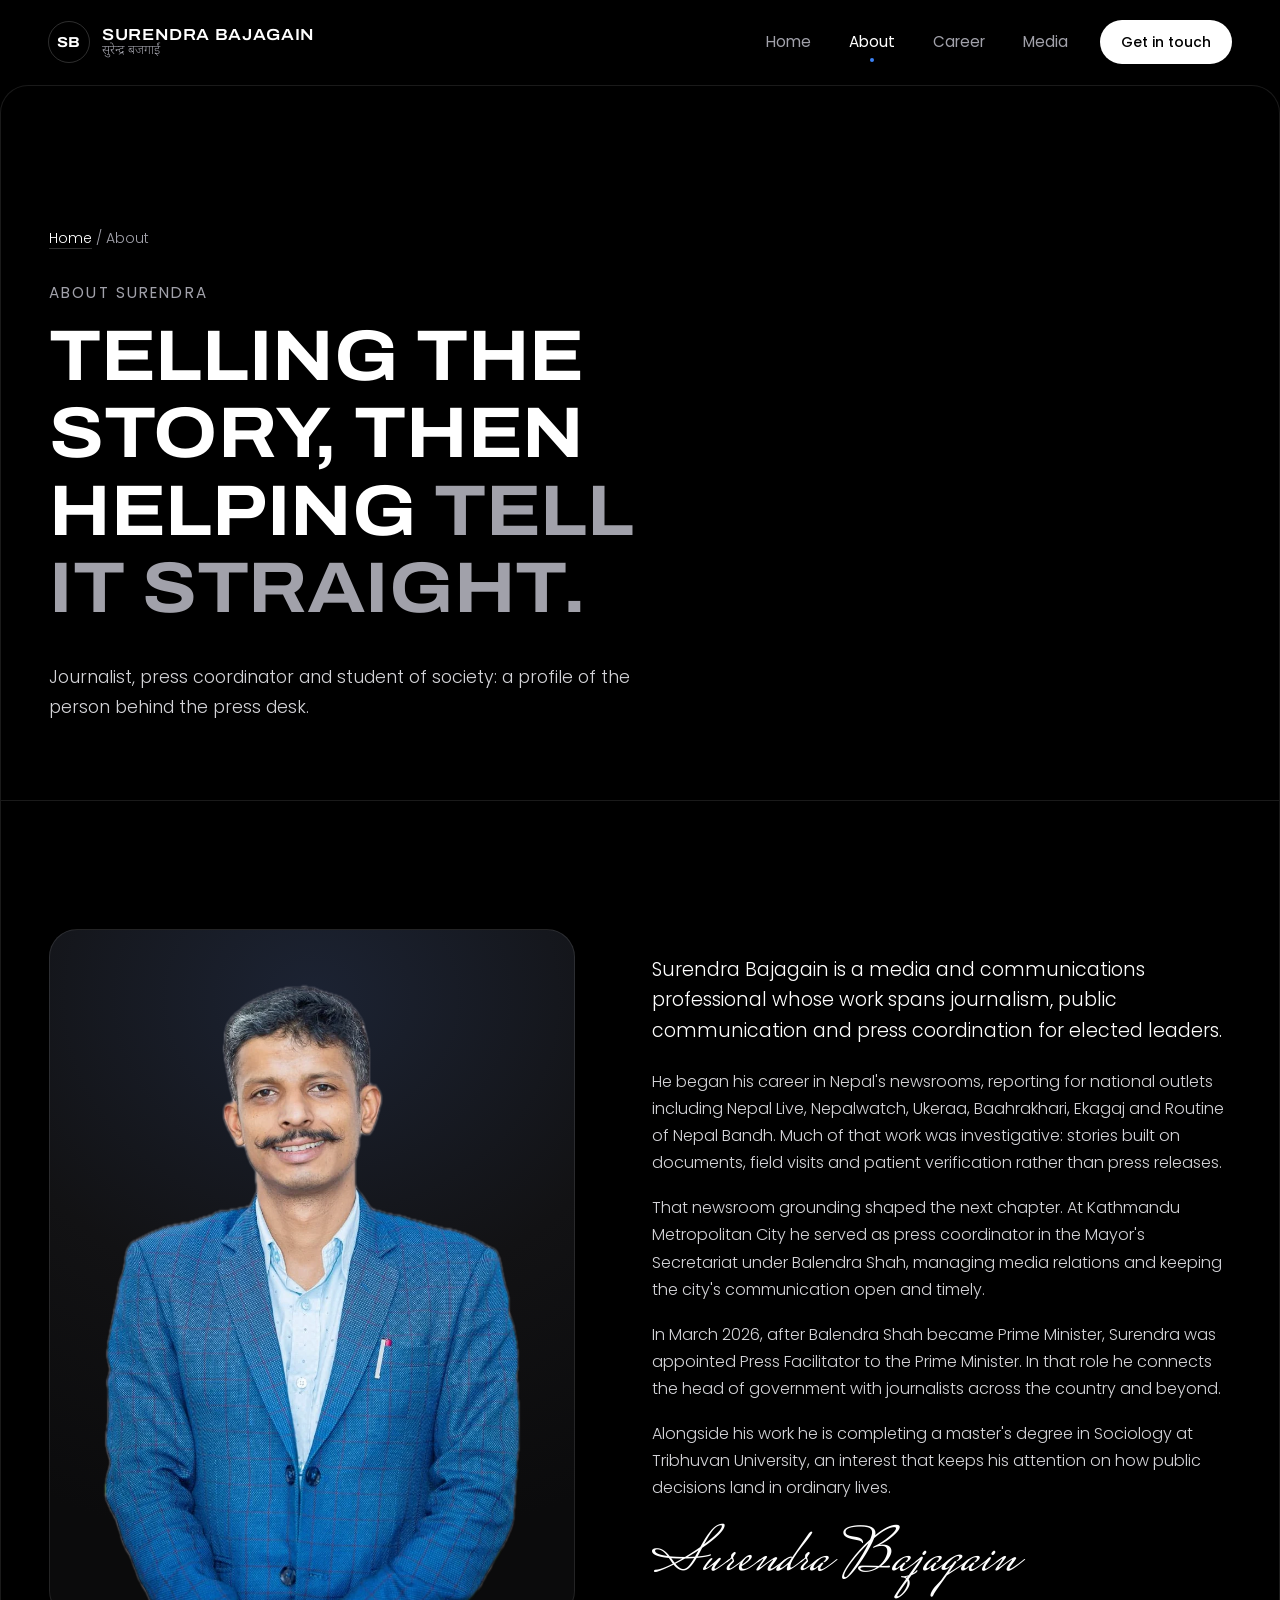
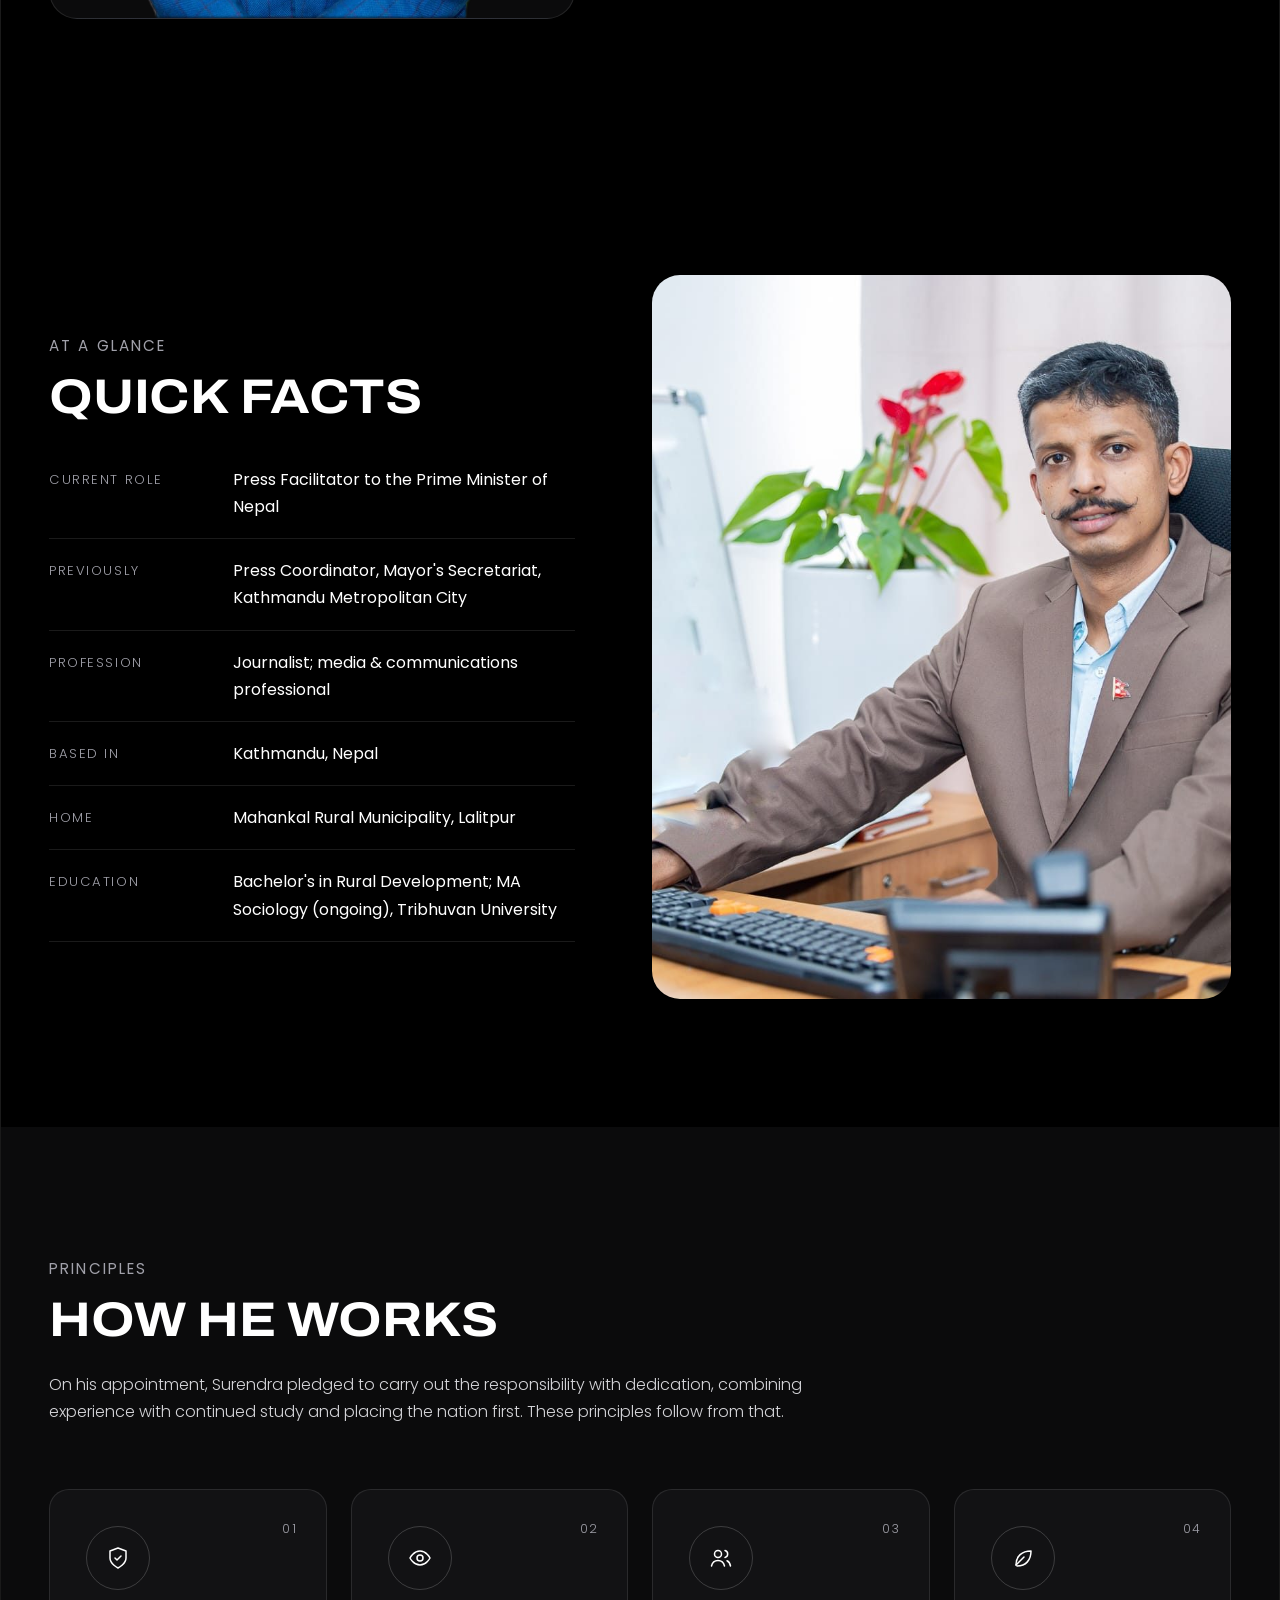
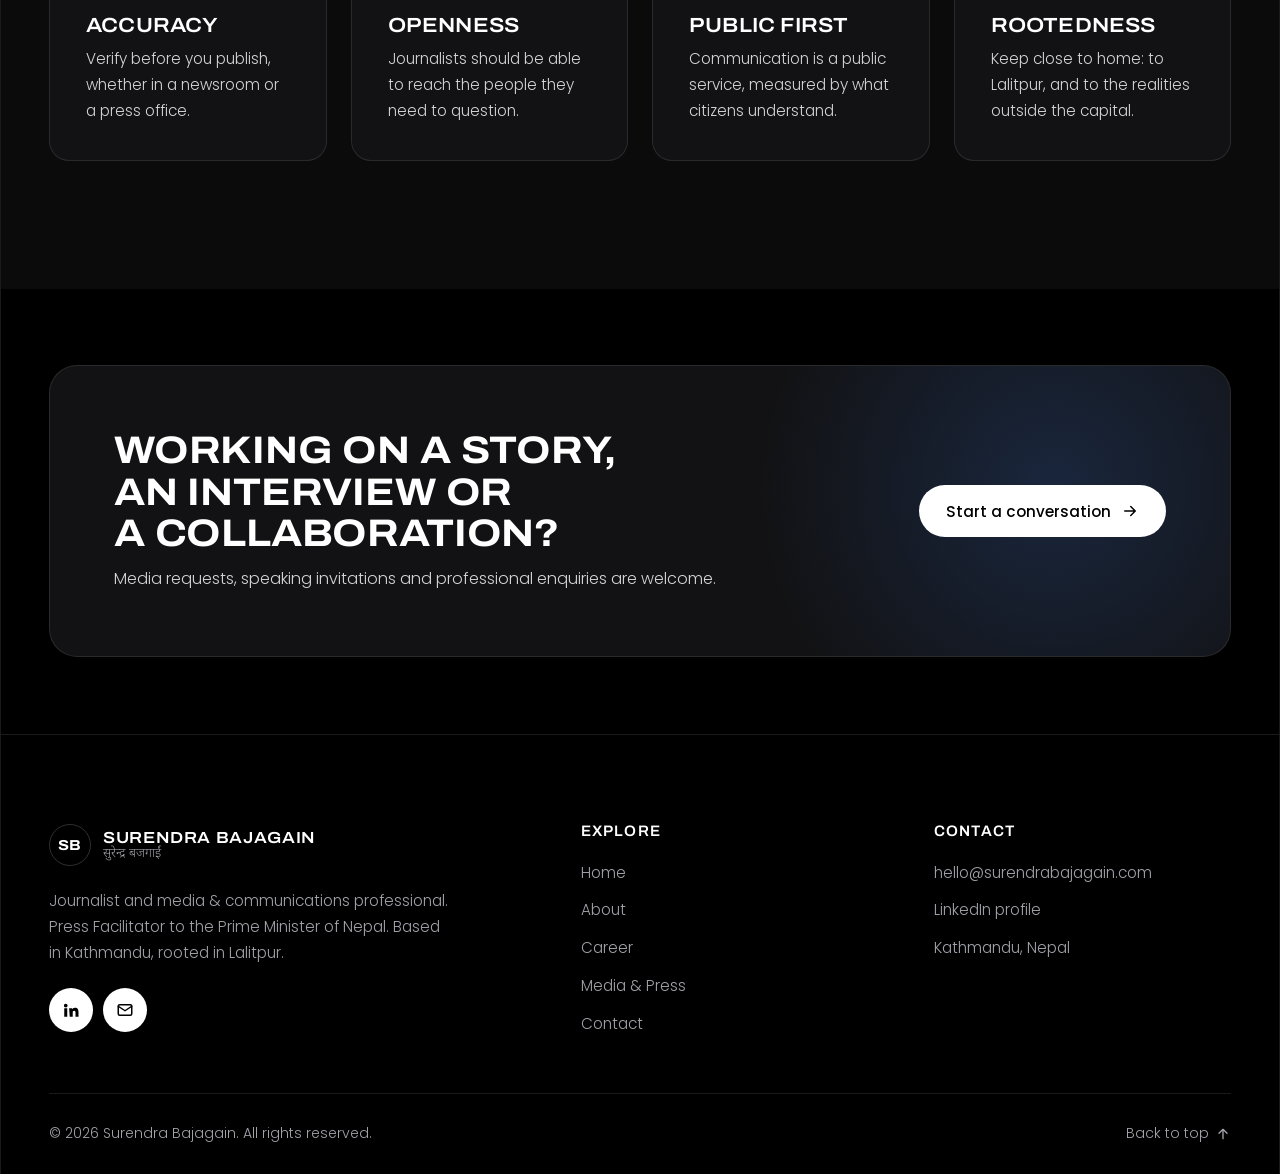
==== commit 10307870: "update in design new black theme" ====
--- a/about/index.html
+++ b/about/index.html
@@ -136,11 +136,11 @@
         </div>
       </section>
 
-      <section class="showcase" aria-labelledby="edu-title">
+      <!-- <section class="showcase" aria-labelledby="edu-title">
         <div class="container showcase__grid">
           <figure class="showcase__figure reveal">
             <img
-              src="../assets/img/standing-cutout.webp"
+              src="../assets/img/"
               alt="Full-length portrait of Surendra Bajagain standing with hands clasped"
               width="613"
               height="1259"
@@ -215,13 +215,13 @@
             </ul>
           </div>
         </div>
-      </section>
+      </section> -->
 
       <section class="section">
         <div class="container feature feature--reverse">
           <figure class="feature__media reveal" style="margin: 0">
             <img
-              src="../assets/img/standing-office.jpg"
+              src="../assets/img/at-desk.jpg"
               alt="Surendra Bajagain leaning on a desk in his office"
               width="933"
               height="1400"
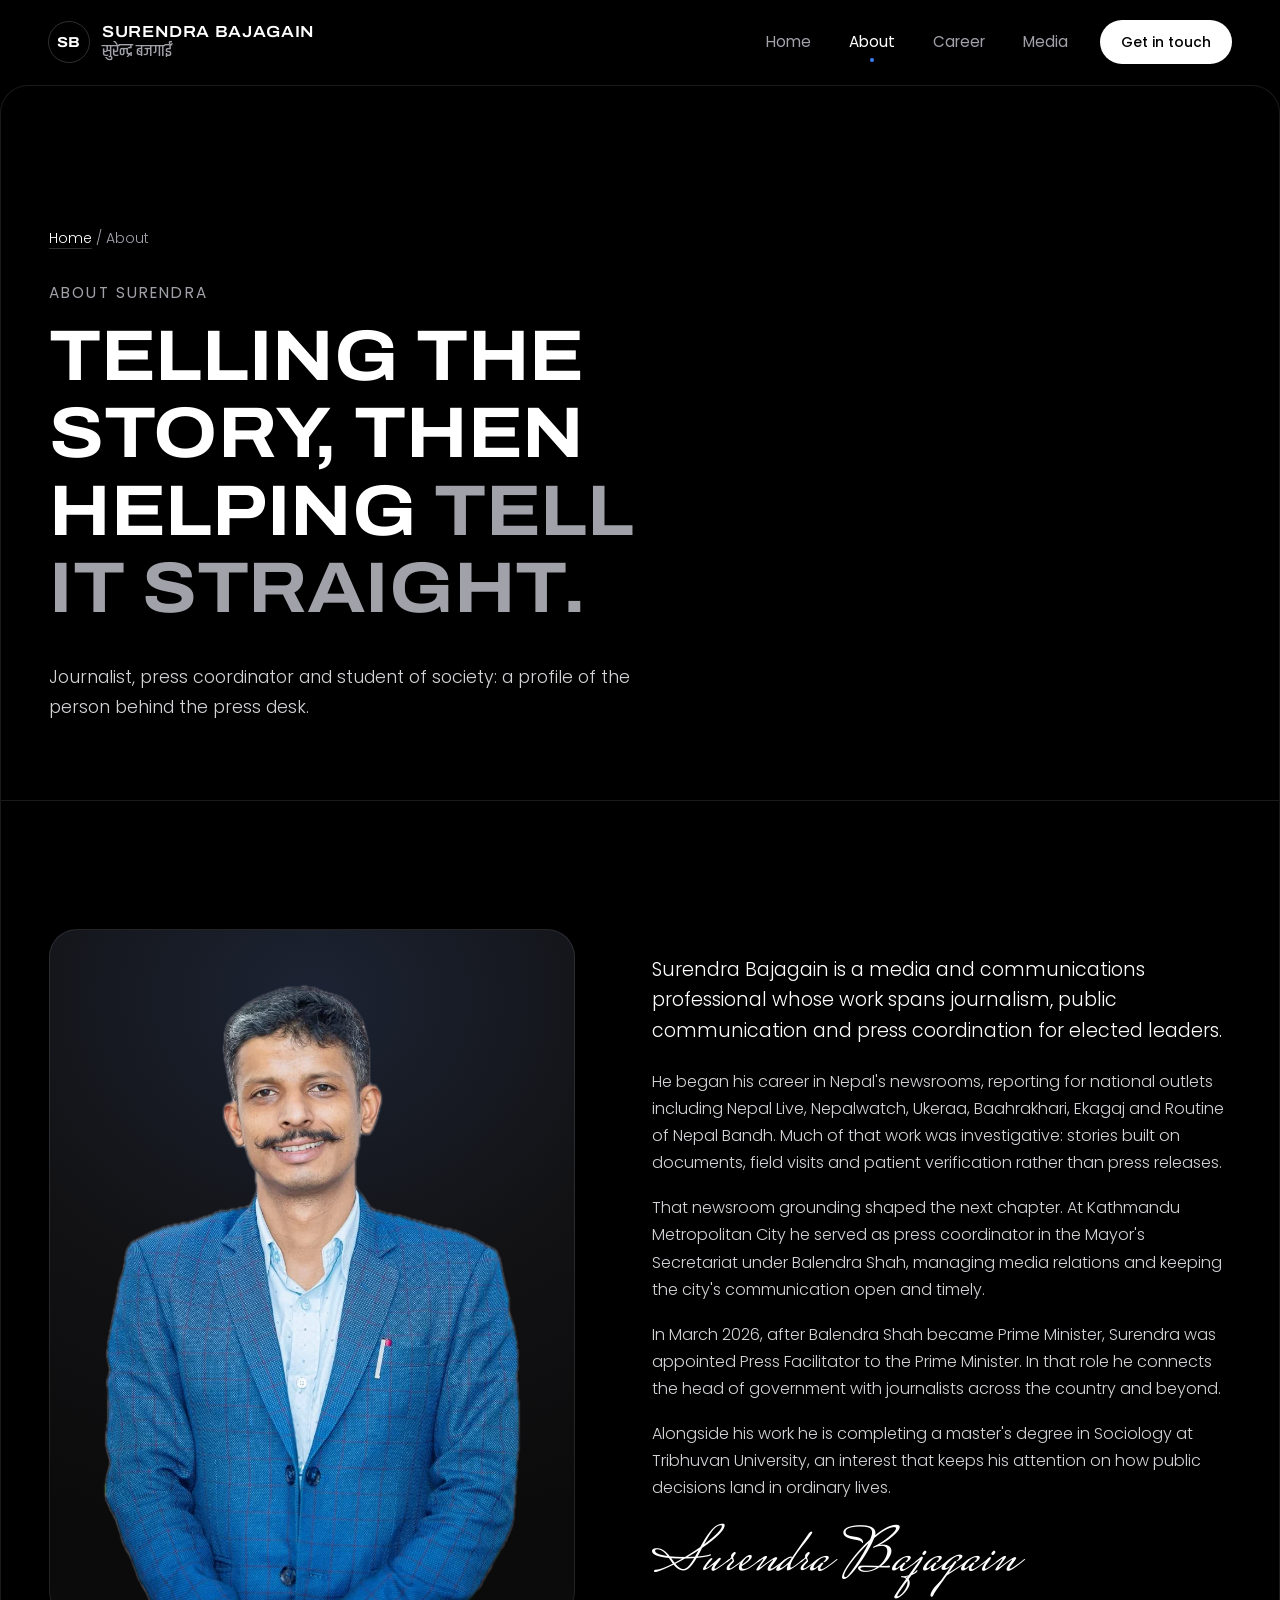
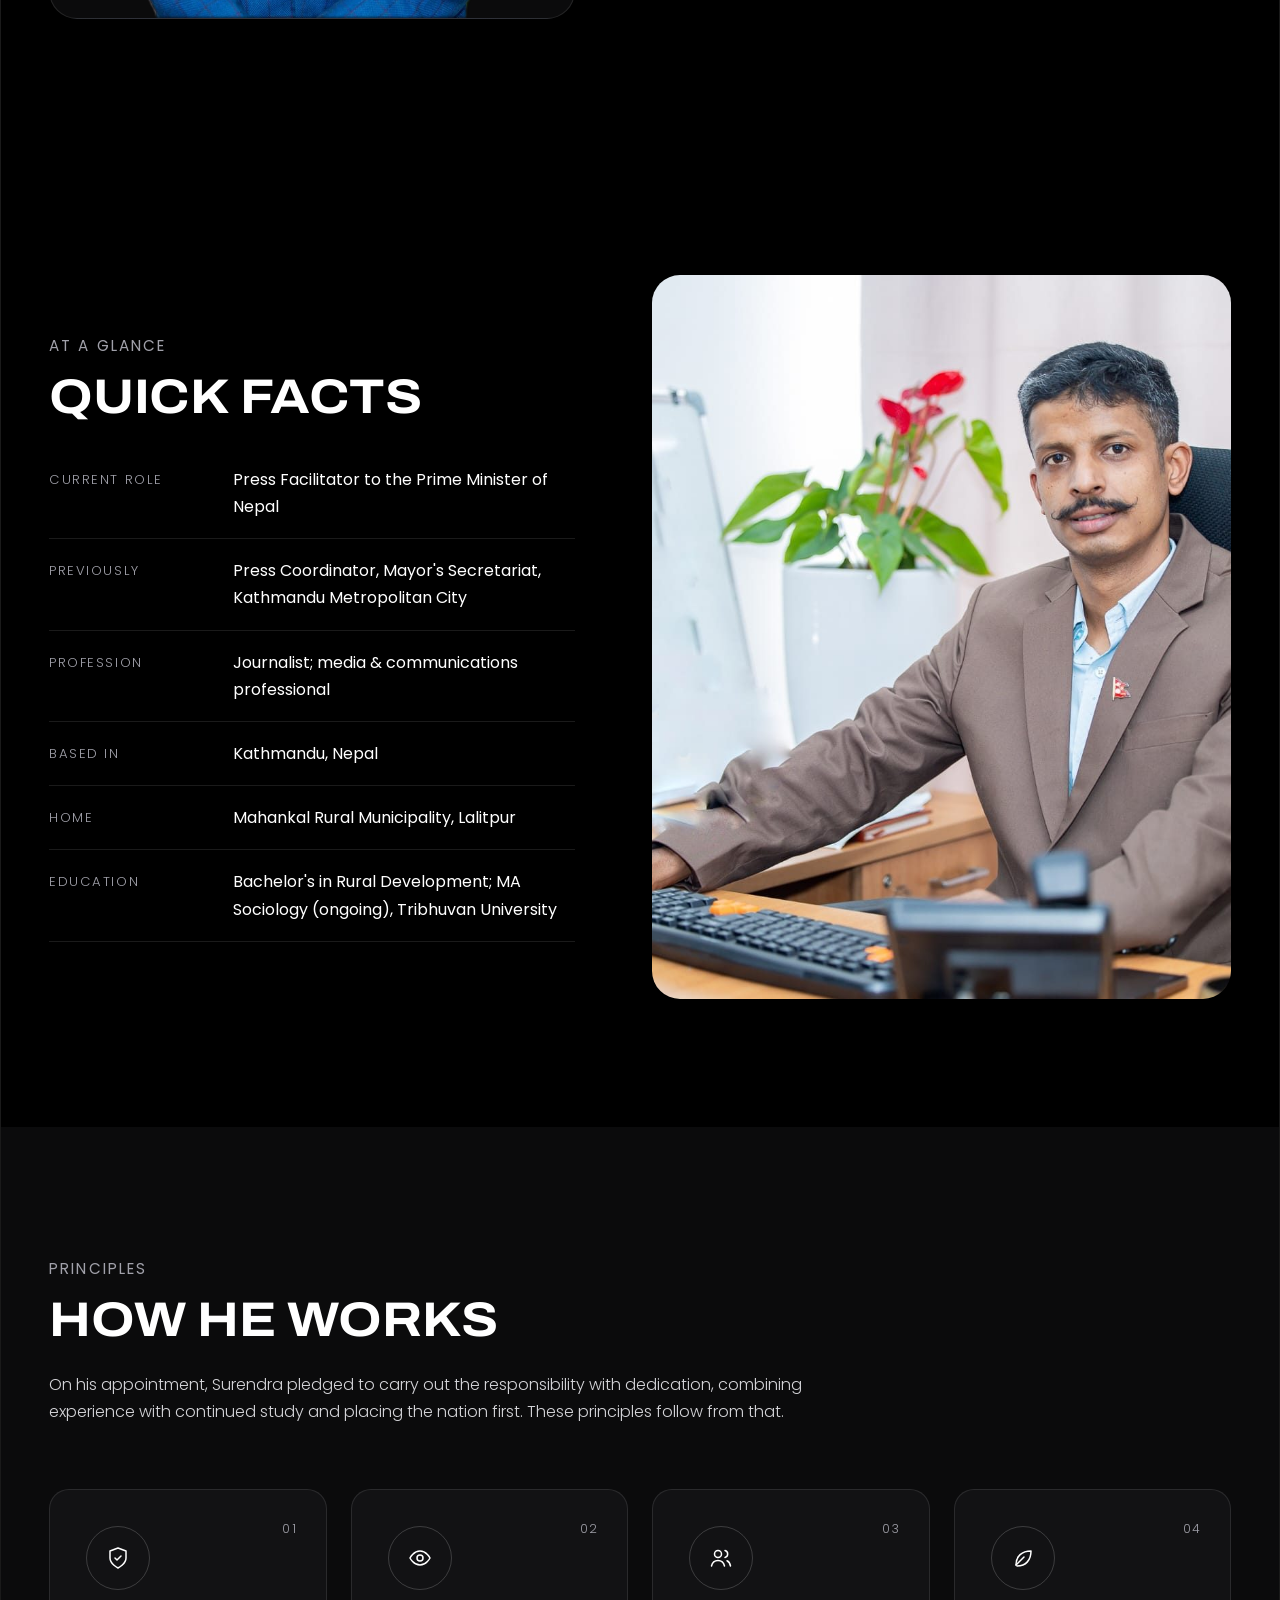
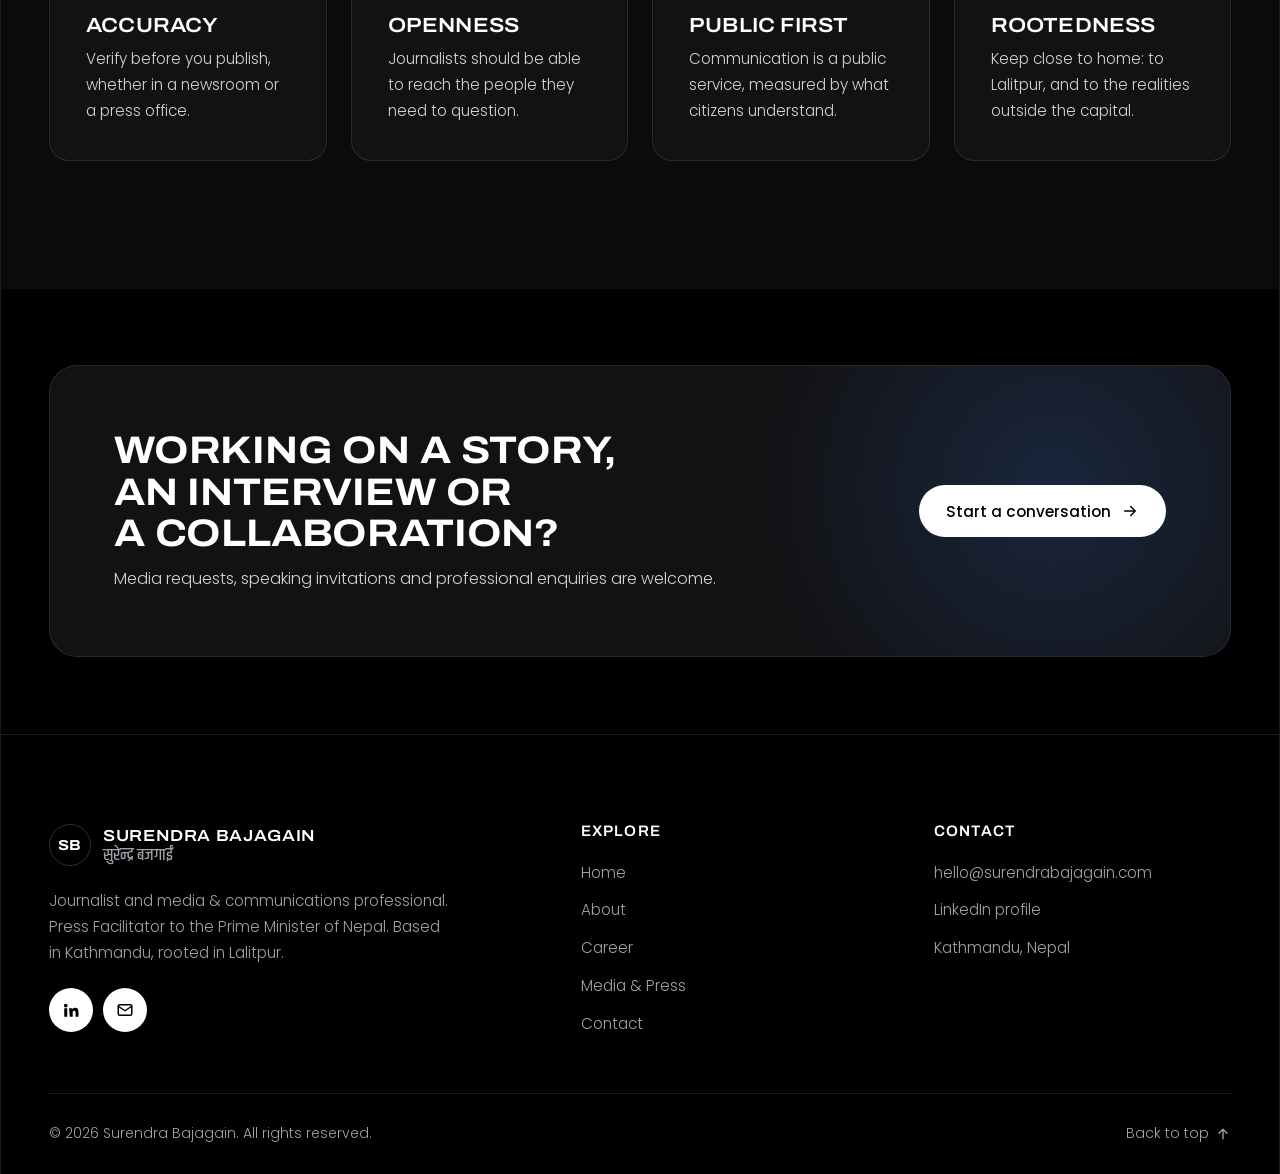
==== commit d191d3c1: "font khand and official links" ====
--- a/about/index.html
+++ b/about/index.html
@@ -33,6 +33,12 @@
       href="https://fonts.googleapis.com/css2?family=Archivo:wdth,wght@62..125,100..900&family=Poppins:wght@300;400;500;600&family=Mrs+Saint+Delafield&family=Noto+Sans+Devanagari:wght@400;500&display=swap"
       rel="stylesheet"
     />
+    <link rel="preconnect" href="https://fonts.googleapis.com" />
+    <link rel="preconnect" href="https://fonts.gstatic.com" crossorigin />
+    <link
+      href="https://fonts.googleapis.com/css2?family=Khand:wght@300;400;500;600;700&display=swap"
+      rel="stylesheet"
+    />
     <link rel="stylesheet" href="../assets/css/style.css" />
   </head>
   <body>
@@ -44,7 +50,12 @@
           <span class="brand__mark">SB</span>
           <span class="brand__text">
             <span class="brand__name">Surendra Bajagain</span>
-            <span class="brand__sub" lang="ne">सुरेन्द्र बजगाईं</span>
+            <span
+              class="brand__sub"
+              lang="ne"
+              style="font-family: &quot;Khand&quot;, sans-serif"
+              >सुरेन्द्र बजगाईं</span
+            >
           </span>
         </a>
         <button
@@ -410,7 +421,12 @@
               <span class="brand__mark">SB</span>
               <span class="brand__text">
                 <span class="brand__name">Surendra Bajagain</span>
-                <span class="brand__sub" lang="ne">सुरेन्द्र बजगाईं</span>
+                <span
+                  class="brand__sub"
+                  lang="ne"
+                  style="font-family: &quot;Khand&quot;, sans-serif"
+                  >सुरेन्द्र बजगाईं</span
+                >
               </span>
             </a>
             <p class="footer__about">
--- a/assets/css/style.css
+++ b/assets/css/style.css
@@ -327,7 +327,8 @@
   letter-spacing: 0.04em;
 }
 .brand__sub {
-  font-size: 0.8rem;
+  font-size: 1.07rem;
+  font-weight: 500;
   color: var(--muted);
 }
 
@@ -409,6 +410,36 @@
 }
 .nav-open .nav-toggle span::after {
   transform: translate(-50%, 0) rotate(-45deg);
+}
+
+@media (max-width: 880px) {
+  /* Hide the nav by default on mobile */
+  .site-header .nav {
+    display: none;
+    position: fixed;
+    top: 0;
+    left: 0;
+    width: 100%;
+    height: 100vh;
+    background-color: #000000; /* Matches your dark mobile menu theme */
+    flex-direction: column;
+    justify-content: center;
+    align-items: center;
+    gap: 1.5rem;
+    z-index: 999;
+  }
+
+  /* When JS adds .nav-open to body/html, show the navigation */
+  .nav-open .site-header .nav {
+    display: flex !important;
+  }
+
+  /* Style the links inside the mobile overlay so they are visible */
+  .site-header .nav .nav__link {
+    color: #ffffff;
+    font-size: 1.5rem;
+    text-decoration: none;
+  }
 }
 
 /* 5. Buttons & links ------------------------------------------------------- */
@@ -539,7 +570,10 @@
   font-size: 1.02rem;
 }
 .hero__deva {
-  font-size: 1.05rem;
+  font-size: 1.6rem;
+  font-weight: 500;
+  word-spacing: 5px;
+  letter-spacing: 1px;
   color: var(--muted);
   margin: -12px 0 22px;
 }
@@ -653,6 +687,19 @@
   justify-content: space-between;
   gap: 18px 40px;
 }
+
+.wordmarks img {
+  display: block;
+  width: auto;
+  height: 50px;
+  filter: grayscale(100%);
+  transition: filter 0.3s ease;
+}
+
+.wordmarks img:hover {
+  filter: grayscale(0%);
+}
+
 .wordmarks li {
   display: inline-flex;
   align-items: center;
@@ -1889,7 +1936,8 @@
 @media (max-width: 880px) {
   .nav-toggle {
     display: block;
-    z-index: 2;
+    z-index: 1001;
+    color: white;
   }
   .nav {
     position: fixed;
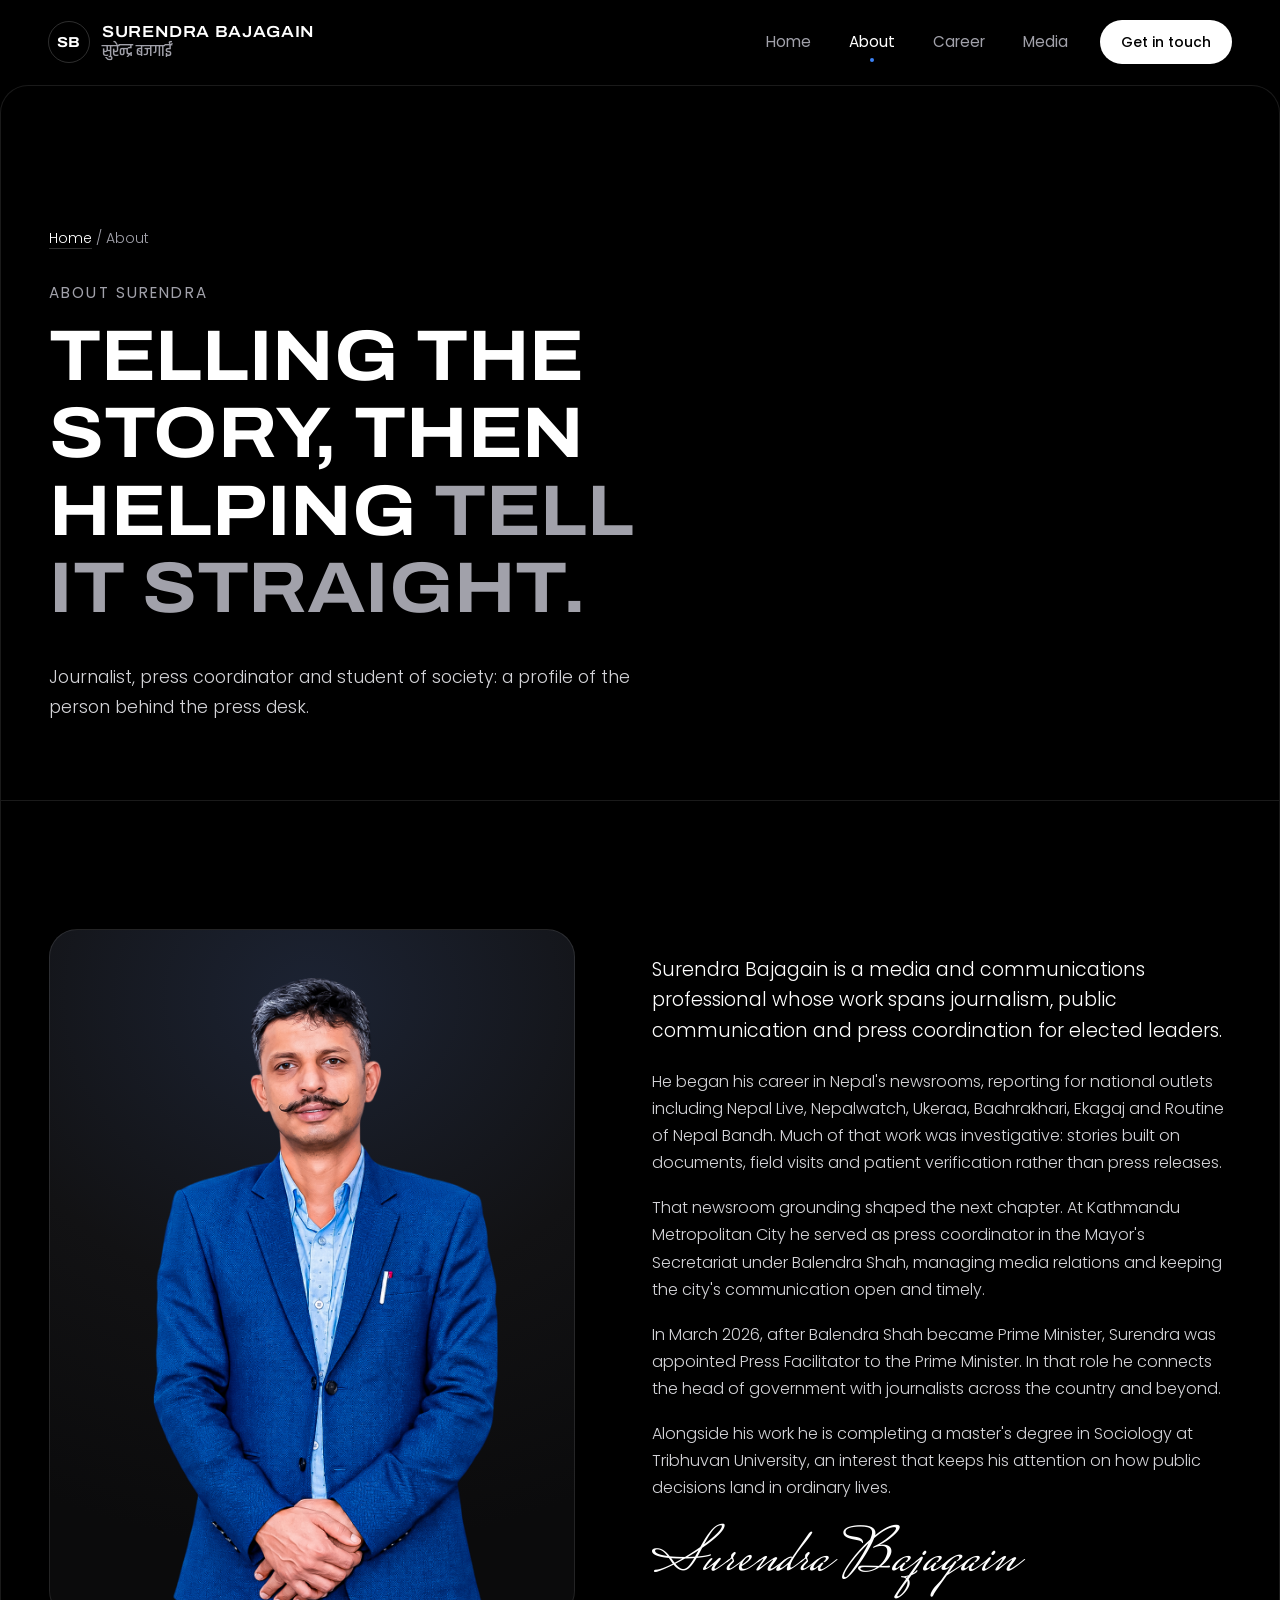
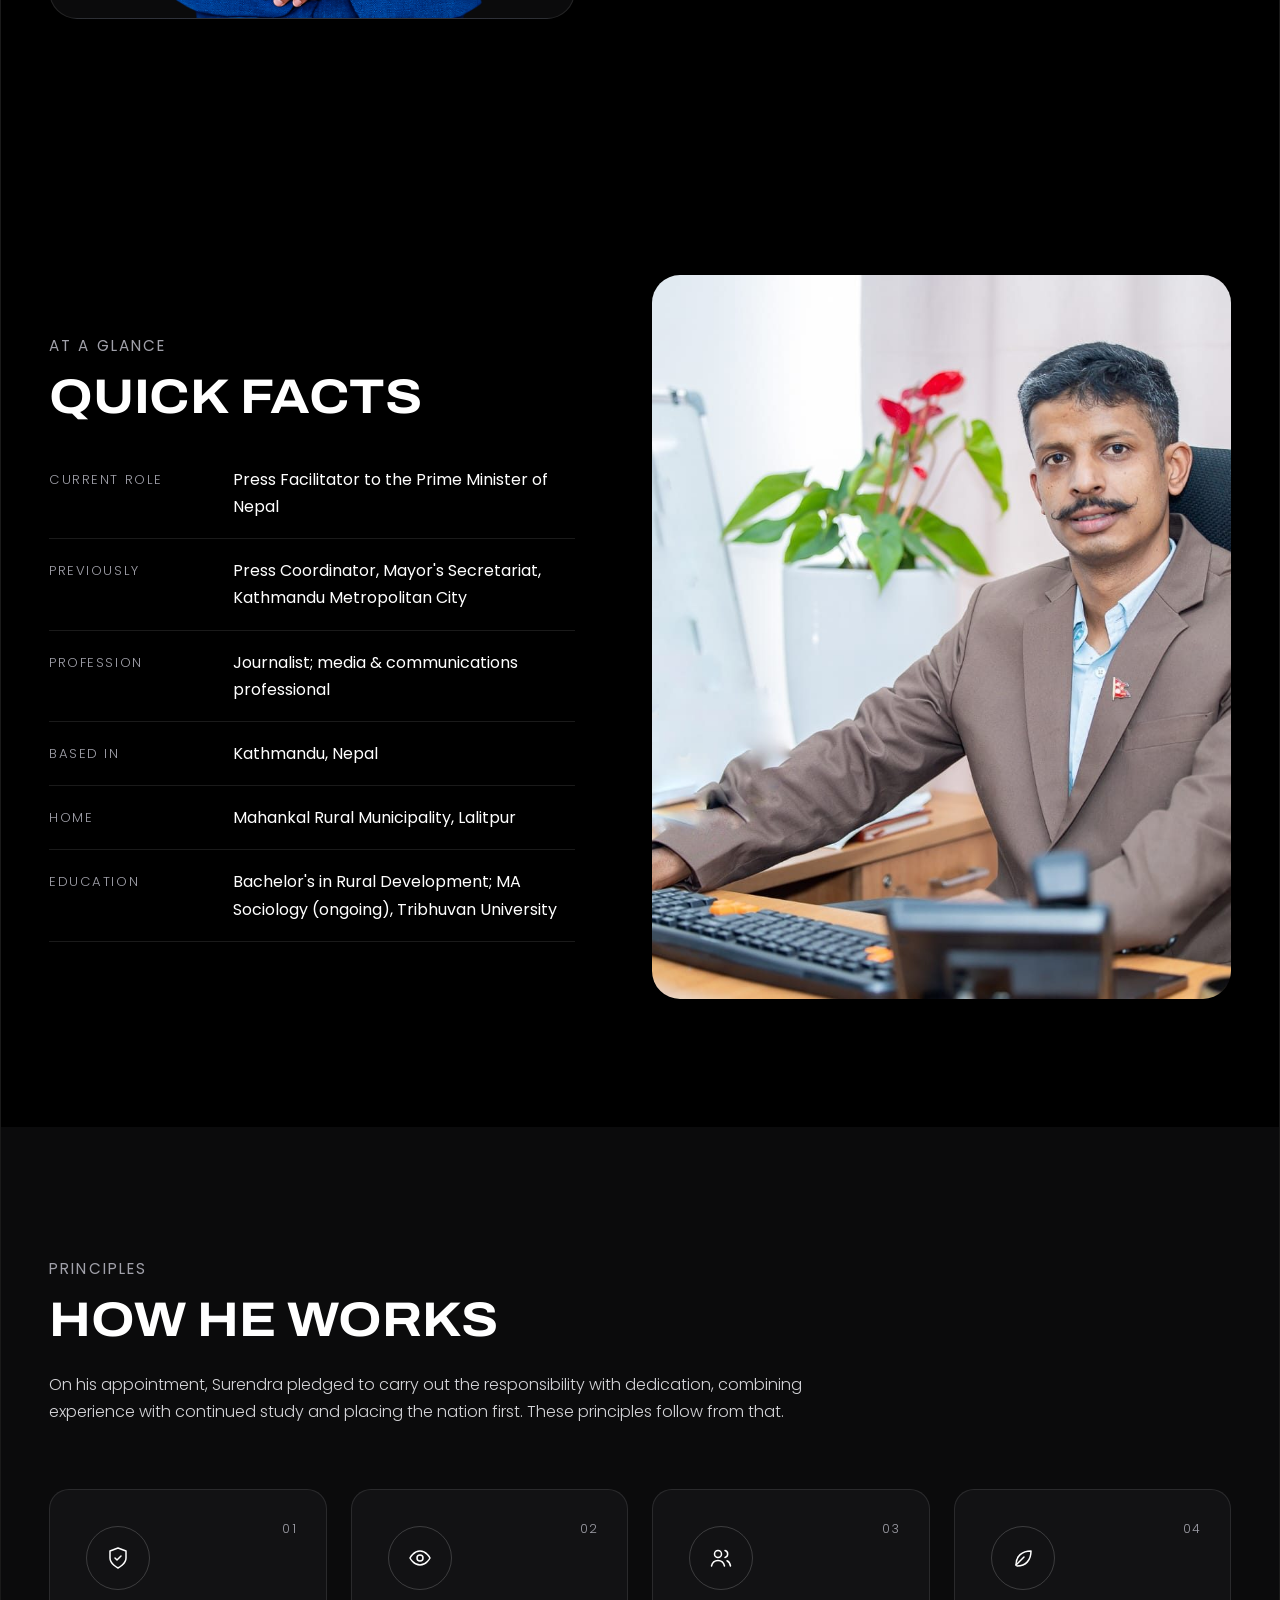
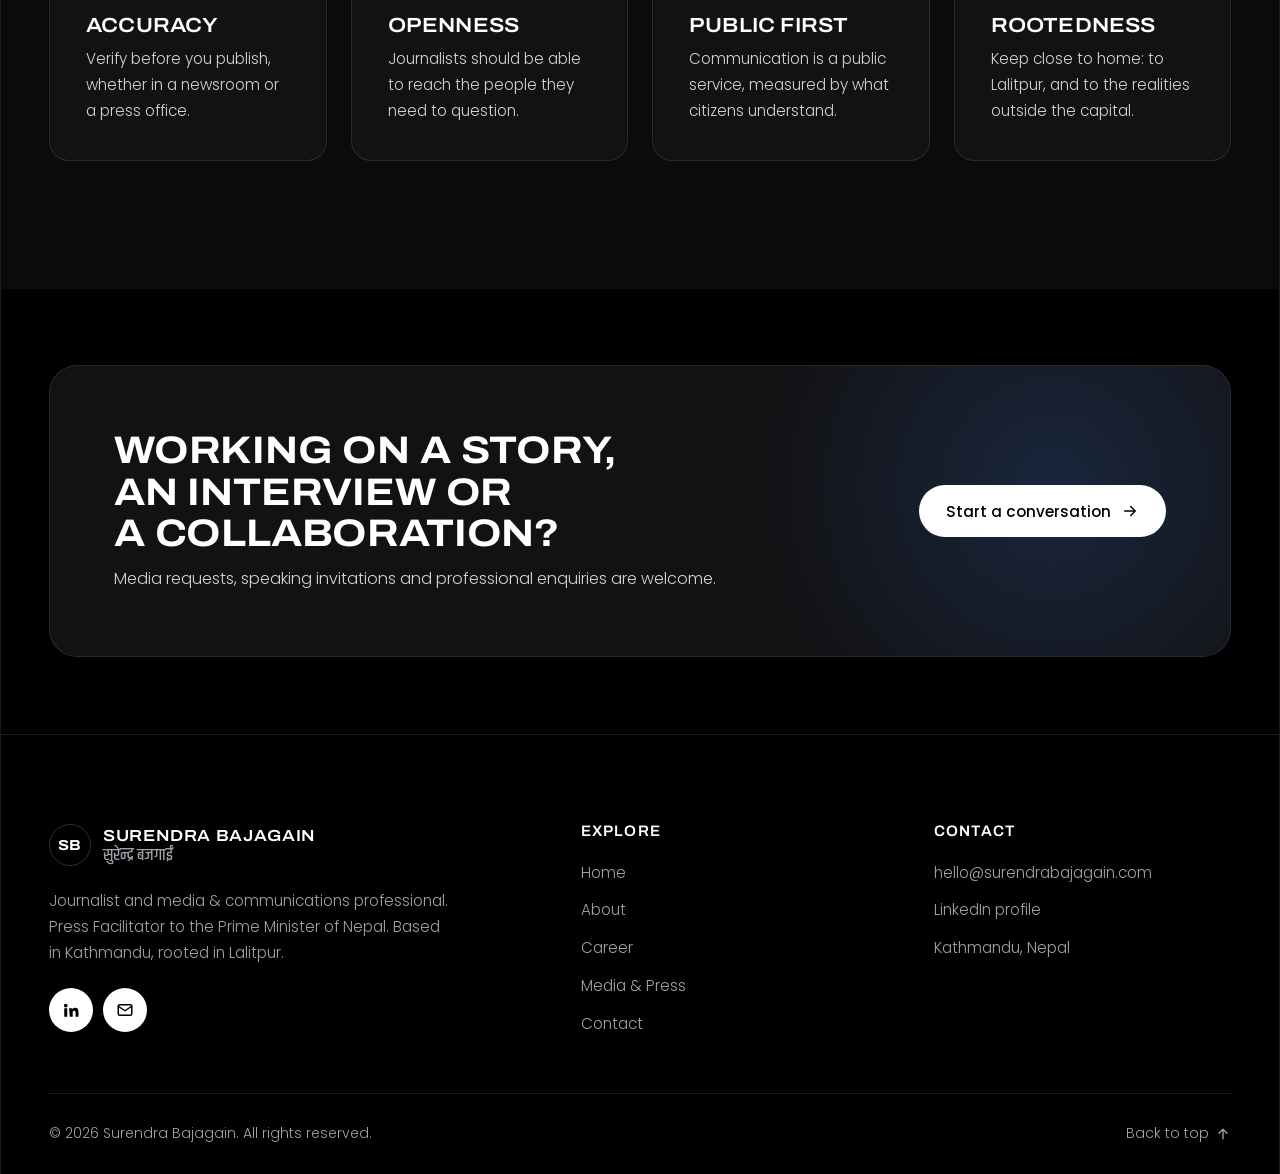
==== commit 299be16e: "image update" ====
--- a/about/index.html
+++ b/about/index.html
@@ -101,7 +101,7 @@
         <div class="container feature">
           <figure class="cutout-panel reveal">
             <img
-              src="../assets/img/portrait-smile-cutout.webp"
+              src="../assets/img/dsfdsf.png"
               alt="Surendra Bajagain smiling, wearing a blue checked blazer"
               width="786"
               height="1169"
--- a/assets/css/style.css
+++ b/assets/css/style.css
@@ -662,6 +662,68 @@
   height: 18px;
 }
 
+/* wordmark career part */
+.wordmarks-career {
+  margin-top: 50px;
+  border-top: none;
+  /* padding-block: 34px; */
+  position: relative;
+  z-index: 2;
+  background: var(--bg);
+}
+
+.wordmarks-career__label {
+  text-align: center;
+  font-size: 0.78rem;
+  letter-spacing: 0.18em;
+  text-transform: uppercase;
+  color: var(--dim);
+  /* margin-bottom: 20px; */
+}
+
+.wordmarks-career ul {
+  list-style: none;
+  margin: 0;
+  padding: 0;
+  display: flex;
+  flex-wrap: wrap;
+  justify-content: space-between;
+  gap: 18px 40px;
+}
+
+.wordmarks-career img {
+  display: block;
+  width: auto;
+  height: 50px;
+  filter: grayscale(100%);
+  transition: filter 0.3s ease;
+}
+
+.wordmarks-career img:hover {
+  filter: grayscale(0%);
+}
+
+.wordmarks-career li {
+  display: inline-flex;
+  align-items: center;
+  gap: 10px;
+  font: 600 1.15rem/1 var(--font-display);
+  font-stretch: 100%;
+  color: #8b8b93;
+  letter-spacing: 0.01em;
+  transition: color 0.25s;
+}
+
+.wordmarks-career li:hover {
+  color: #fff;
+}
+
+.wordmarks-career li svg {
+  width: 24px;
+  height: 24px;
+  opacity: 0.9;
+}
+
 /* Wordmark strip (outlets), like the logo row in the reference */
 .wordmarks {
   border-top: 1px solid var(--line);
